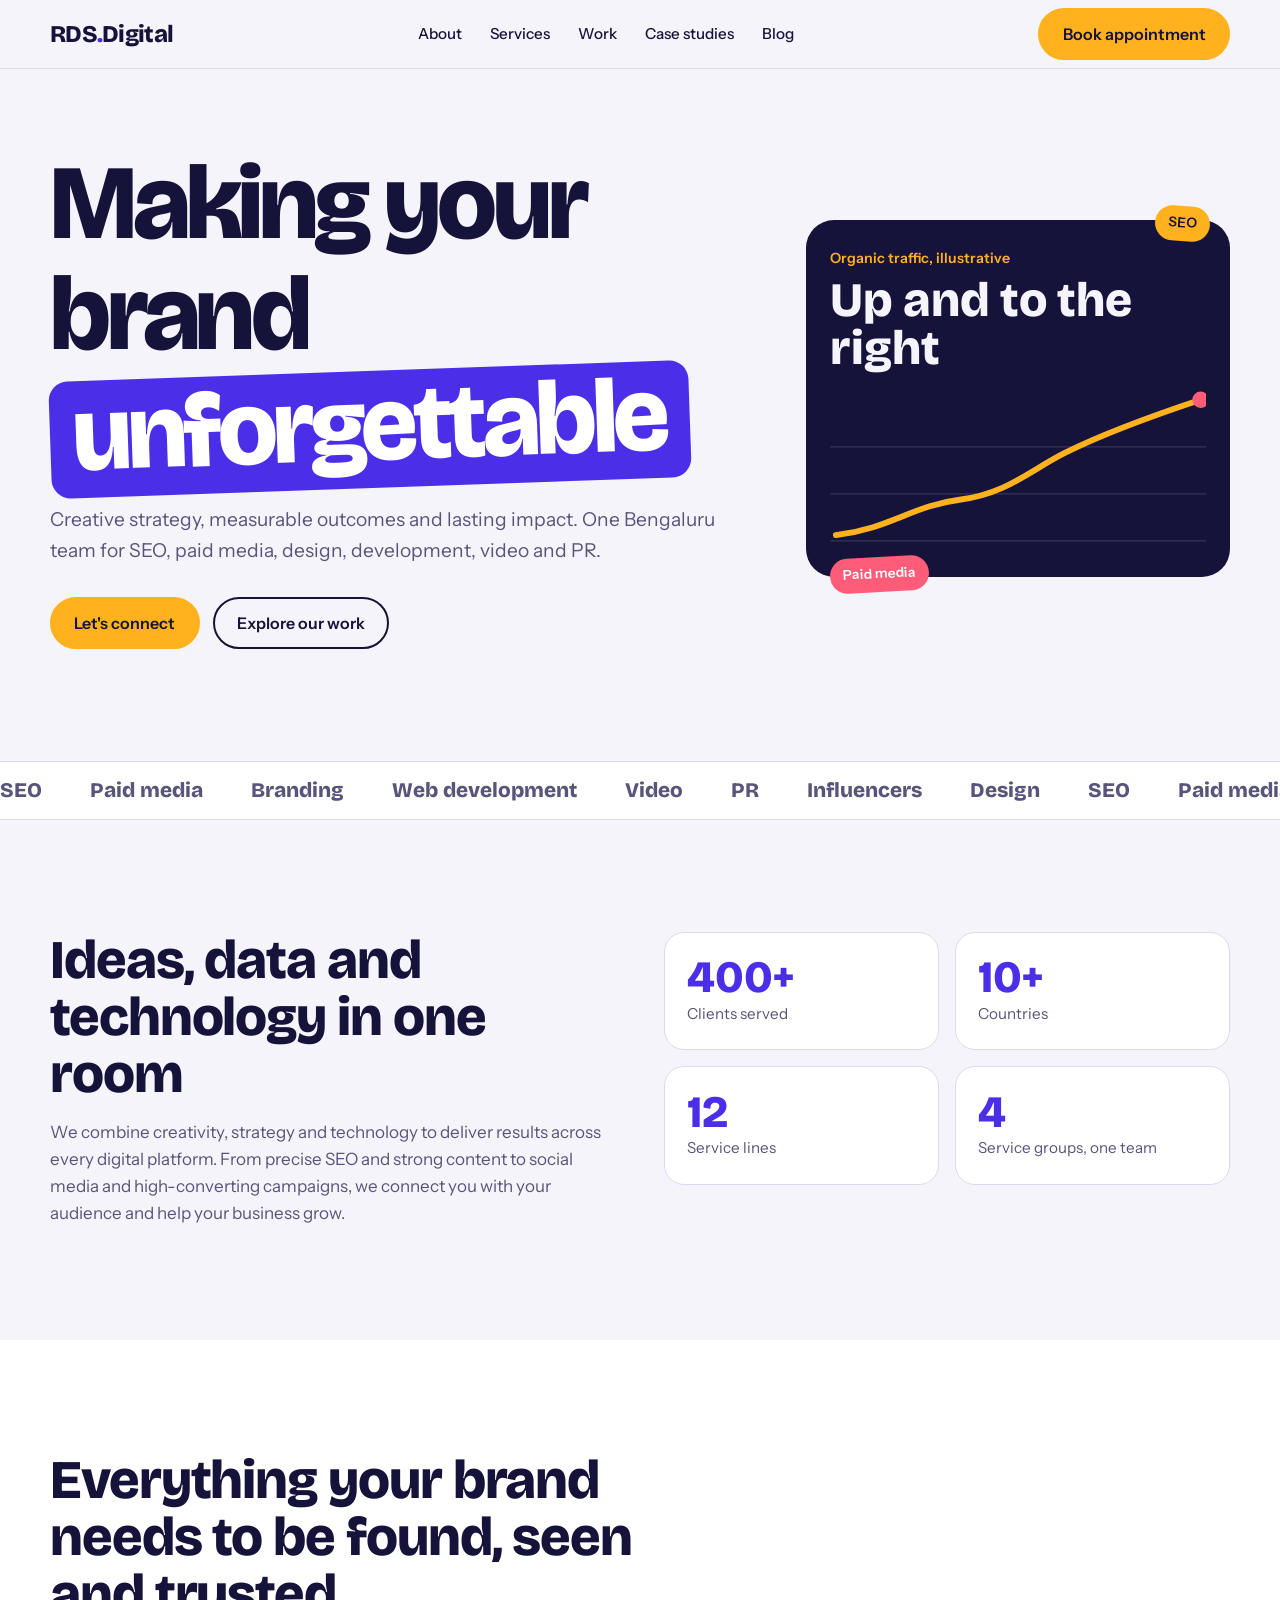
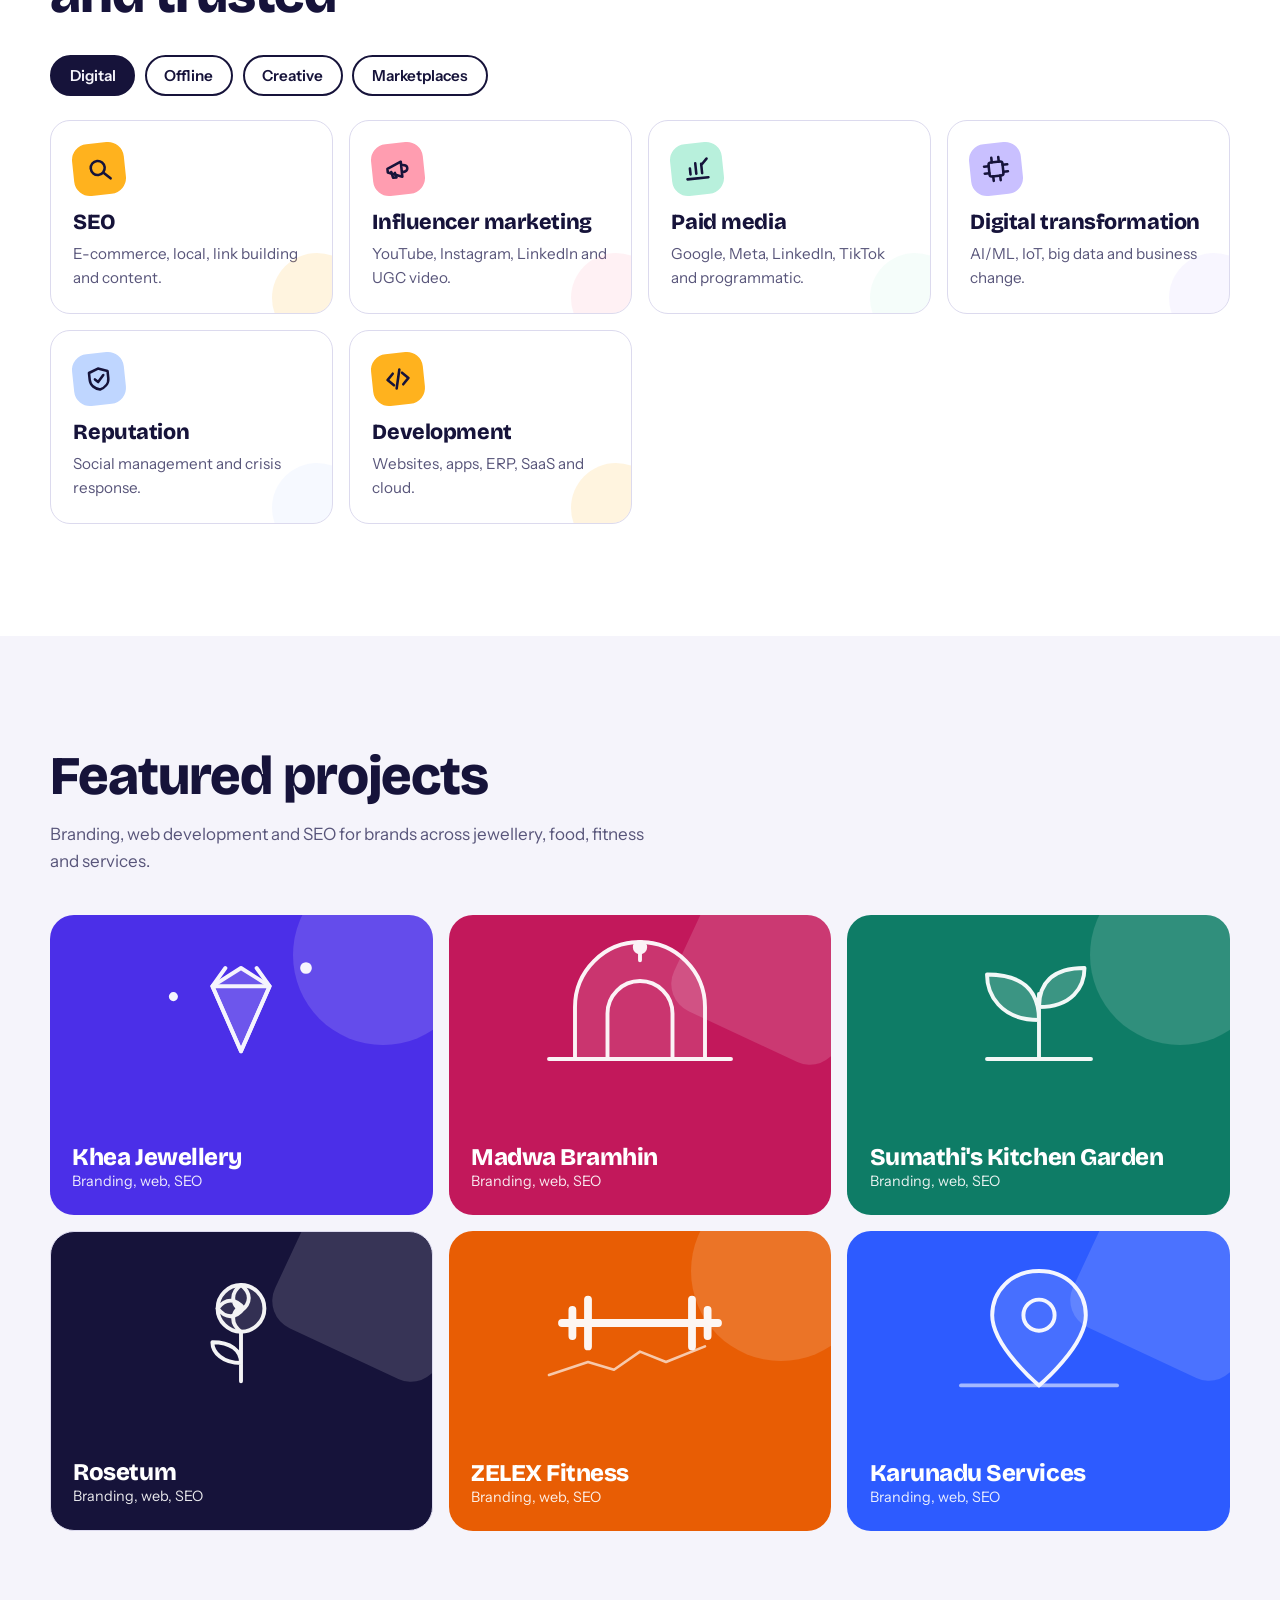
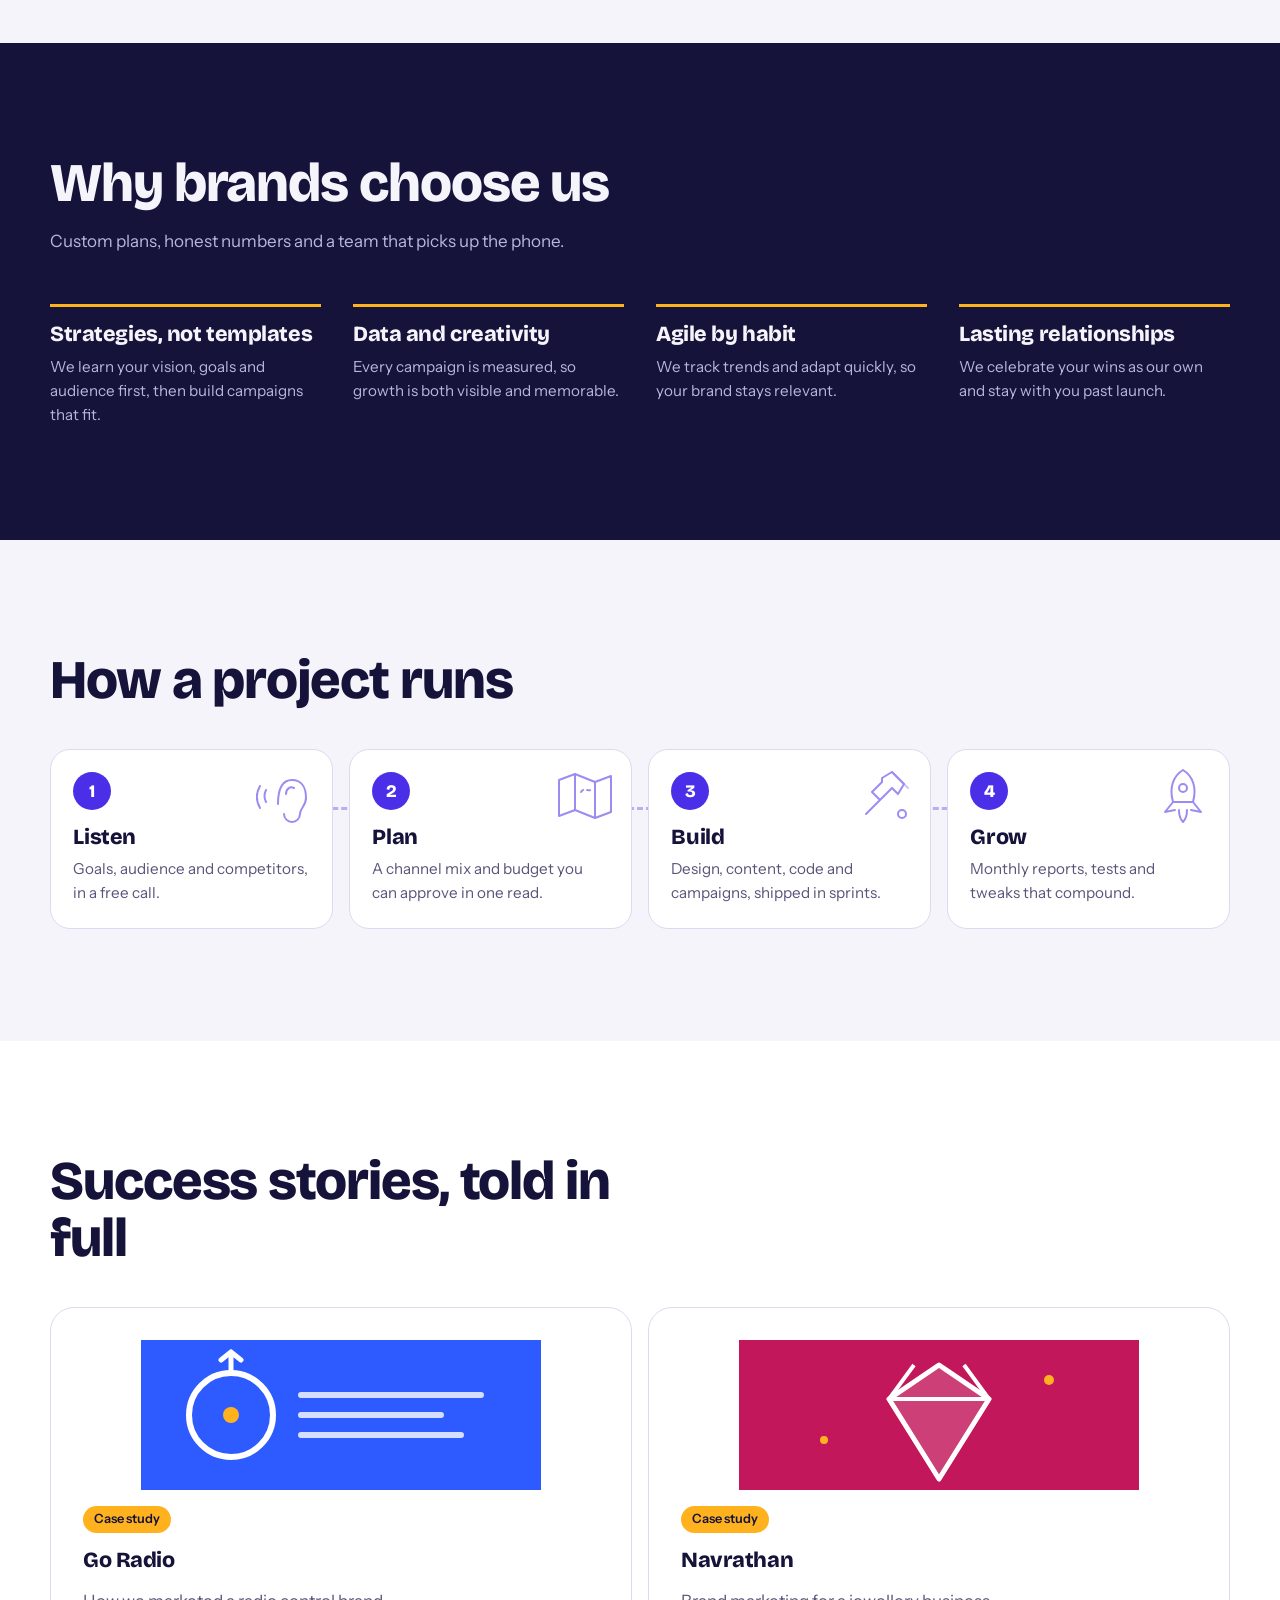
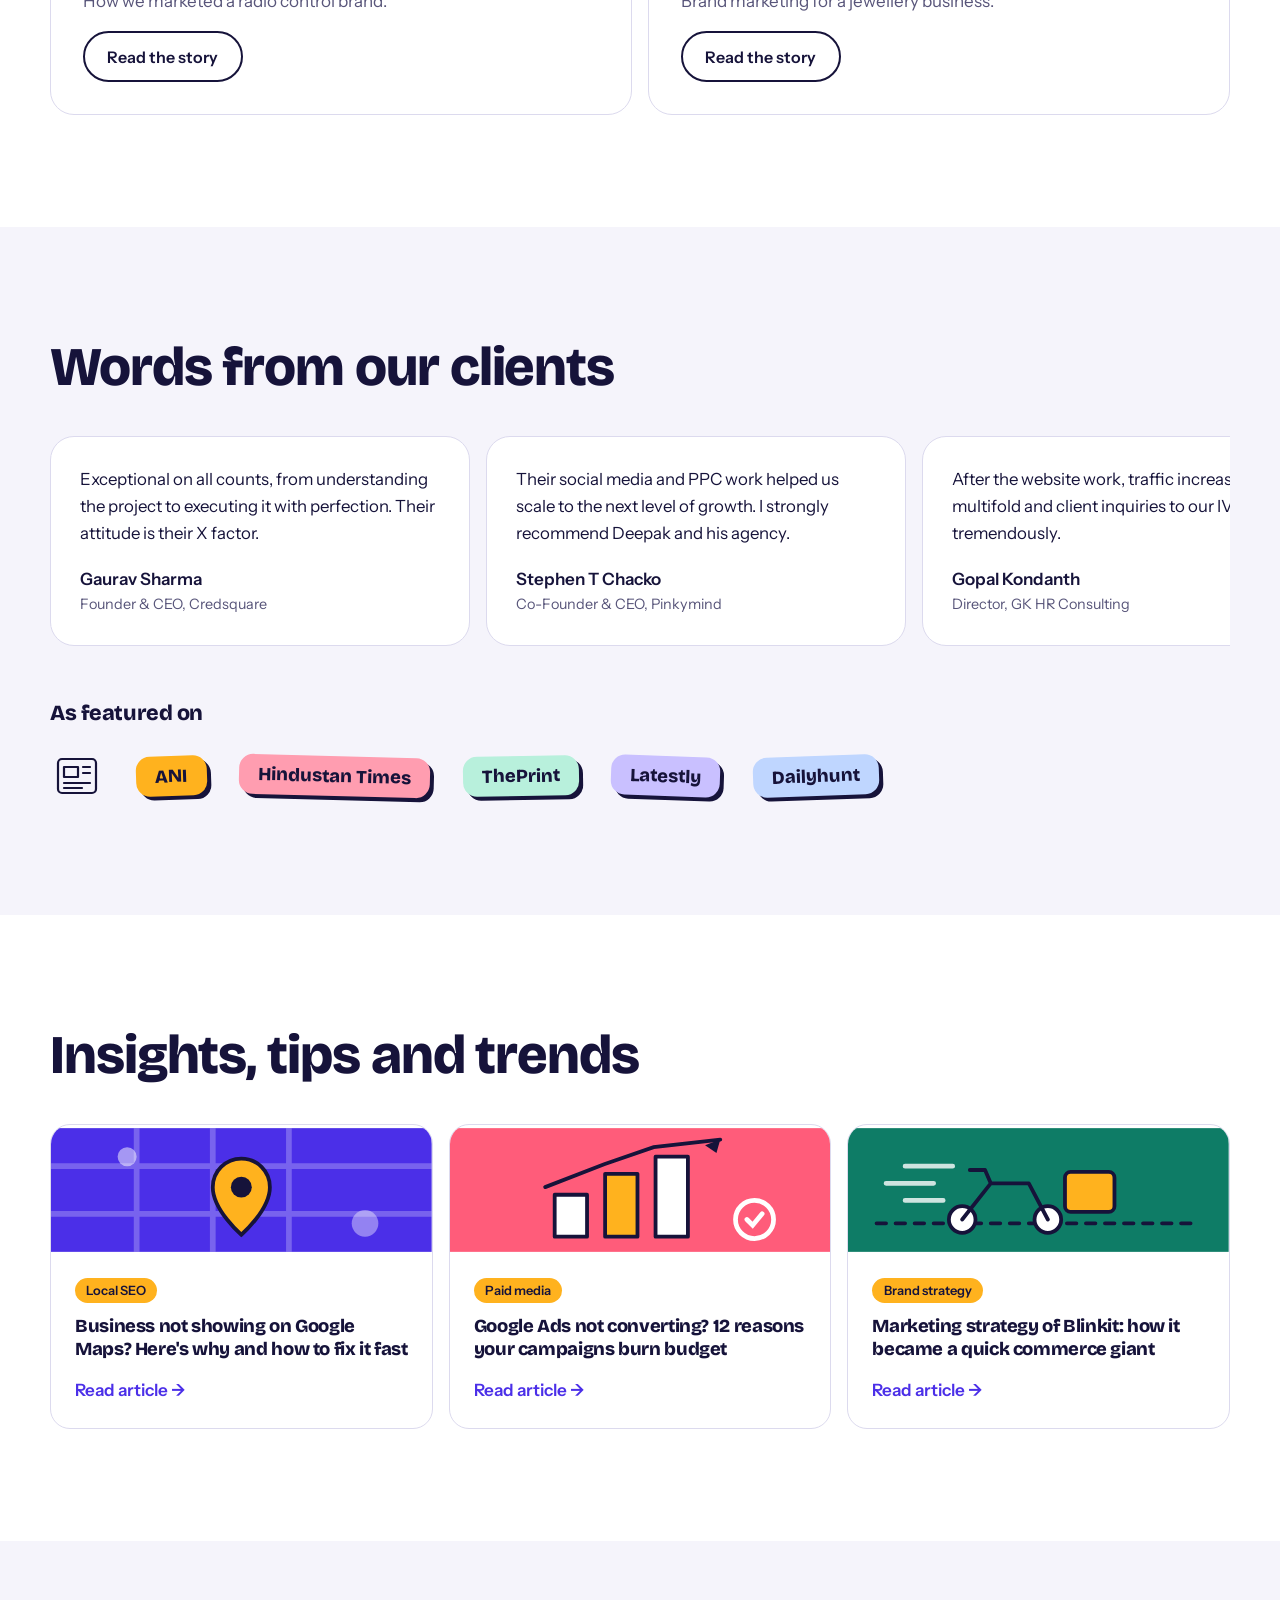
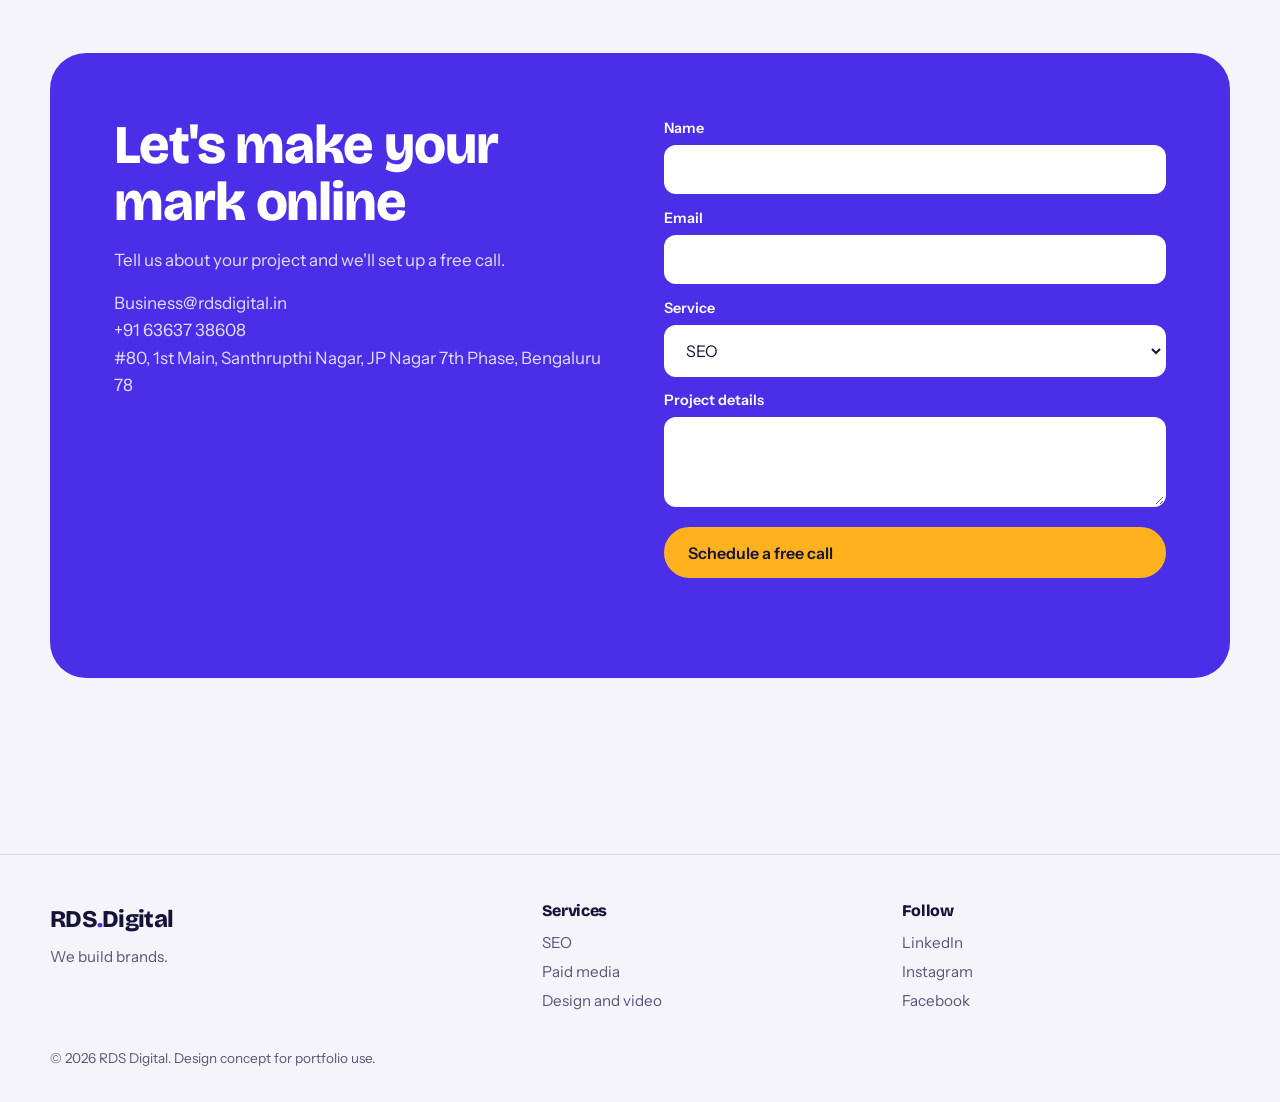
==== index.html @ a1238aab "Add files via upload" ====
<!DOCTYPE html>
<html lang="en">
<head>
<meta charset="utf-8">
<meta name="viewport" content="width=device-width, initial-scale=1, viewport-fit=cover">
<title>RDS Digital | Digital marketing agency in Bengaluru</title>
<meta name="description" content="RDS Digital builds brands through SEO, paid media, design, development, video and PR. Based in Bengaluru, working with 400+ clients in 10+ countries.">
<link rel="preconnect" href="https://fonts.googleapis.com">
<link rel="preconnect" href="https://fonts.gstatic.com" crossorigin>
<link href="https://fonts.googleapis.com/css2?family=Bricolage+Grotesque:opsz,wght@12..96,500;12..96,800&family=Instrument+Sans:wght@400;500;600&display=swap" rel="stylesheet">
<link rel="stylesheet" href="styles.css">
</head>
<body>

<header>
  <div class="wrap nav">
    <a class="logo" href="#top">RDS<i>.</i>Digital</a>
    <button class="menu-btn" aria-expanded="false" aria-controls="nav">Menu</button>
    <nav id="nav" aria-label="Main">
      <ul>
        <li><a href="#about">About</a></li>
        <li><a href="#services">Services</a></li>
        <li><a href="#work">Work</a></li>
        <li><a href="#cases">Case studies</a></li>
        <li><a href="#blog">Blog</a></li>
      </ul>
    </nav>
    <a class="btn primary cta" href="#contact">Book appointment</a>
  </div>
</header>

<main id="top">
<!-- 1. Hero -->
<section class="hero">
  <div class="wrap hero-grid">
    <div>
      <h1>
        <span class="reveal">Making your brand</span>
        <span class="reveal"><span class="word" style="display:inline-block">unforgettable</span></span>
      </h1>
      <p class="lead reveal">Creative strategy, measurable outcomes and lasting impact. One Bengaluru team for SEO, paid media, design, development, video and PR.</p>
      <div class="cta-row reveal">
        <a class="btn primary" href="#contact">Let's connect</a>
        <a class="btn ghost" href="#work">Explore our work</a>
      </div>
    </div>
    <div class="panel reveal" aria-label="Illustration of a growth chart">
      <span class="chip a">SEO</span>
      <small>Organic traffic, illustrative</small>
      <div class="big">Up and to the right</div>
      <svg viewBox="0 0 320 140" role="img" aria-label="Rising line chart">
        <path d="M0 130H320M0 90H320M0 50H320" stroke="#ffffff22"/>
        <path class="draw" d="M5 125 C50 120 70 100 110 95 S170 70 200 55 S270 25 315 10" fill="none" stroke="#FFB21E" stroke-width="5" stroke-linecap="round"/>
        <circle cx="315" cy="10" r="7" fill="#FF5C7A"/>
      </svg>
      <span class="chip b">Paid media</span>
    </div>
  </div>
</section>

<!-- 2. Ticker -->
<div class="ticker" aria-hidden="true"><div class="track" id="track"></div></div>

<!-- 3. About + stats -->
<section id="about">
  <div class="wrap about">
    <div>
      <h2>Ideas, data and technology in one room</h2>
      <p class="lead">We combine creativity, strategy and technology to deliver results across every digital platform. From precise SEO and strong content to social media and high-converting campaigns, we connect you with your audience and help your business grow.</p>
    </div>
    <div class="stats">
      <div class="stat"><b data-n="400" data-s="+">0</b><span>Clients served</span></div>
      <div class="stat"><b data-n="10" data-s="+">0</b><span>Countries</span></div>
      <div class="stat"><b data-n="12" data-s="">0</b><span>Service lines</span></div>
      <div class="stat"><b data-n="4" data-s="">0</b><span>Service groups, one team</span></div>
    </div>
  </div>
</section>

<!-- 4. Services -->
<section id="services" style="background:var(--surface)">
  <div class="wrap">
    <h2>Everything your brand needs to be found, seen and trusted</h2>
    <div class="tabs" role="tablist" aria-label="Service groups" id="tabs"></div>
    <div class="svc-grid" id="svc" role="tabpanel"></div>
  </div>
</section>

<!-- 5. Work -->
<section id="work">
  <div class="wrap">
    <h2>Featured projects</h2>
    <p class="lead">Branding, web development and SEO for brands across jewellery, food, fitness and services.</p>
    <div class="work-grid">
      <article class="tile t1"><svg viewBox="0 0 200 120" aria-hidden="true" fill="none" stroke="#fff" stroke-width="3" stroke-linecap="round" stroke-linejoin="round"><path d="M100 30l22 14-22 50-22-50z" fill="#ffffff33"/><path d="M78 44h44M88 30l-10 14 22 50M112 30l10 14-22 50"/><circle cx="150" cy="30" r="3" fill="#fff"/><circle cx="48" cy="52" r="2" fill="#fff"/></svg><h3>Khea Jewellery</h3><p>Branding, web, SEO</p></article>
      <article class="tile t2"><svg viewBox="0 0 200 120" aria-hidden="true" fill="none" stroke="#fff" stroke-width="3" stroke-linecap="round" stroke-linejoin="round"><path d="M50 100V60a50 50 0 0 1 100 0v40z" fill="#ffffff22"/><path d="M75 100V65a25 25 0 0 1 50 0v35M100 14v10M30 100h140"/><circle cx="100" cy="14" r="4" fill="#fff"/></svg><h3>Madwa Bramhin</h3><p>Branding, web, SEO</p></article>
      <article class="tile t3"><svg viewBox="0 0 200 120" aria-hidden="true" fill="none" stroke="#fff" stroke-width="3" stroke-linecap="round" stroke-linejoin="round"><path d="M100 100V50M100 70c-30 0-40-20-40-35 30 0 40 15 40 35zM100 60c25 0 35-15 35-30-25 0-35 12-35 30z" fill="#ffffff33"/><path d="M60 100h80"/></svg><h3>Sumathi's Kitchen Garden</h3><p>Branding, web, SEO</p></article>
      <article class="tile t4"><svg viewBox="0 0 200 120" aria-hidden="true" fill="none" stroke="#fff" stroke-width="3" stroke-linecap="round" stroke-linejoin="round"><circle cx="100" cy="48" r="18" fill="#ffffff22"/><path d="M100 30c-8 6-8 14 0 20 8-6 8-14 0-20zM82 48c6-8 14-8 20 0-6 8-14 8-20 0zM100 66c-8-6-8-14 0-20M100 66v38M100 90c-14 0-22-8-22-16 14 0 22 6 22 16z"/></svg><h3>Rosetum</h3><p>Branding, web, SEO</p></article>
      <article class="tile t5"><svg viewBox="0 0 200 120" aria-hidden="true" fill="none" stroke="#fff" stroke-width="3" stroke-linecap="round" stroke-linejoin="round"><path d="M40 60h20M140 60h20M60 42v36M140 42v36M60 60h80" stroke-width="6"/><path d="M48 50v20M152 50v20" stroke-width="6"/><path d="M30 100l30-10 20 6 20-14 20 8 30-12" stroke-width="2" opacity=".7"/></svg><h3>ZELEX Fitness</h3><p>Branding, web, SEO</p></article>
      <article class="tile t6"><svg viewBox="0 0 200 120" aria-hidden="true" fill="none" stroke="#fff" stroke-width="3" stroke-linecap="round" stroke-linejoin="round"><path d="M100 20c-22 0-36 16-36 34 0 24 36 54 36 54s36-30 36-54c0-18-14-34-36-34z" fill="#ffffff22"/><circle cx="100" cy="54" r="12"/><path d="M40 108h120" opacity=".6"/></svg><h3>Karunadu Services</h3><p>Branding, web, SEO</p></article>
    </div>
  </div>
</section>

<!-- 6. Why us -->
<section class="why">
  <div class="wrap">
    <h2>Why brands choose us</h2>
    <p class="lead">Custom plans, honest numbers and a team that picks up the phone.</p>
    <div class="why-grid">
      <div><h3>Strategies, not templates</h3><p>We learn your vision, goals and audience first, then build campaigns that fit.</p></div>
      <div><h3>Data and creativity</h3><p>Every campaign is measured, so growth is both visible and memorable.</p></div>
      <div><h3>Agile by habit</h3><p>We track trends and adapt quickly, so your brand stays relevant.</p></div>
      <div><h3>Lasting relationships</h3><p>We celebrate your wins as our own and stay with you past launch.</p></div>
    </div>
  </div>
</section>

<!-- 7. Process -->
<section>
  <div class="wrap">
    <h2>How a project runs</h2>
    <div class="steps">
      <div class="step"><svg viewBox="0 0 64 64" aria-hidden="true"><path d="M24 40c0-14 4-24 14-24s14 8 14 18c0 8-6 10-6 16a8 8 0 01-16 0"/><path d="M32 30c0-5 4-8 8-6M12 26c-2 4-2 8 0 12M6 22c-4 7-4 15 0 22"/></svg><h3>Listen</h3><p>Goals, audience and competitors, in a free call.</p></div>
      <div class="step"><svg viewBox="0 0 64 64" aria-hidden="true"><path d="M6 16l16-6 20 8 16-6v36l-16 6-20-8-16 6z"/><path d="M22 10v36M42 18v36"/><path d="M28 28c4-6 8 2 12-4" stroke-dasharray="3 4"/></svg><h3>Plan</h3><p>A channel mix and budget you can approve in one read.</p></div>
      <div class="step"><svg viewBox="0 0 64 64" aria-hidden="true"><path d="M14 50l20-20M30 14l10-6 12 12-6 10-6-6-12 12-8-8 10-10z"/><path d="M40 8l16 16" opacity=".5"/><circle cx="50" cy="50" r="4"/></svg><h3>Build</h3><p>Design, content, code and campaigns, shipped in sprints.</p></div>
      <div class="step"><svg viewBox="0 0 64 64" aria-hidden="true"><path d="M32 6c10 6 14 18 10 32H22C18 24 22 12 32 6z"/><circle cx="32" cy="24" r="4"/><path d="M22 38l-8 10 10-2M42 38l8 10-10-2M28 46c0 6 2 10 4 12 2-2 4-6 4-12"/></svg><h3>Grow</h3><p>Monthly reports, tests and tweaks that compound.</p></div>
    </div>
  </div>
</section>

<!-- 8. Case studies -->
<section id="cases" style="background:var(--surface)">
  <div class="wrap">
    <h2>Success stories, told in full</h2>
    <div class="cases">
      <article class="case"><svg class="banner" viewBox="0 0 400 150" aria-hidden="true"><rect width="400" height="150" fill="#2D5BFF"/><circle cx="90" cy="75" r="42" fill="none" stroke="#fff" stroke-width="6"/><circle cx="90" cy="75" r="8" fill="#FFB21E"/><path d="M160 55h180M160 75h140M160 95h160" stroke="#fff" stroke-width="6" stroke-linecap="round" opacity=".8"/><path d="M90 33V12M90 12l-10 8M90 12l10 8" stroke="#fff" stroke-width="5" stroke-linecap="round"/></svg><span class="tag">Case study</span><h3>Go Radio</h3><p class="lead" style="margin:0">How we marketed a radio control brand.</p><a class="btn ghost" href="https://rdsdigital.in/case-studies/go-radio-control-marketing/">Read the story</a></article>
      <article class="case"><svg class="banner" viewBox="0 0 400 150" aria-hidden="true"><rect width="400" height="150" fill="#C2185B"/><path d="M200 25l50 34-50 80-50-80z" fill="#ffffff2b" stroke="#fff" stroke-width="5" stroke-linejoin="round"/><path d="M150 59h100M175 25l-25 34 50 80M225 25l25 34-50 80" stroke="#fff" stroke-width="4" fill="none"/><circle cx="310" cy="40" r="5" fill="#FFB21E"/><circle cx="85" cy="100" r="4" fill="#FFB21E"/></svg><span class="tag">Case study</span><h3>Navrathan</h3><p class="lead" style="margin:0">Brand marketing for a jewellery business.</p><a class="btn ghost" href="https://rdsdigital.in/case-studies/navrathan-brand-marketing/">Read the story</a></article>
    </div>
  </div>
</section>

<!-- 9. Testimonials + press -->
<section>
  <div class="wrap">
    <h2>Words from our clients</h2>
    <div class="quotes" tabindex="0" aria-label="Client testimonials, scroll horizontally">
      <figure class="quote" style="margin:0"><p>Exceptional on all counts, from understanding the project to executing it with perfection. Their attitude is their X factor.</p><footer>Gaurav Sharma<span>Founder &amp; CEO, Credsquare</span></footer></figure>
      <figure class="quote" style="margin:0"><p>Their social media and PPC work helped us scale to the next level of growth. I strongly recommend Deepak and his agency.</p><footer>Stephen T Chacko<span>Co-Founder &amp; CEO, Pinkymind</span></footer></figure>
      <figure class="quote" style="margin:0"><p>After the website work, traffic increased multifold and client inquiries to our IVR rose tremendously.</p><footer>Gopal Kondanth<span>Director, GK HR Consulting</span></footer></figure>
      <figure class="quote" style="margin:0"><p>Their SEO and SEM team exceeded our expectations and played a pivotal role in our digital marketing success.</p><footer>Rekha Mallan<span>VP Growth &amp; Strategy, Aris Unitern</span></footer></figure>
    </div>
    <h3 style="margin-top:2.5rem">As featured on</h3>
    <div class="press"><svg viewBox="0 0 54 54" aria-hidden="true"><rect x="8" y="10" width="38" height="34" rx="4"/><path d="M14 18h14v10H14zM33 18h7M33 24h7M14 34h26M14 39h18"/></svg><span>ANI</span><span>Hindustan Times</span><span>ThePrint</span><span>Latestly</span><span>Dailyhunt</span></div>
  </div>
</section>

<!-- 10. Blog -->
<section id="blog" style="background:var(--surface)">
  <div class="wrap">
    <h2>Insights, tips and trends</h2>
    <div class="blogs">
      <a class="blog" href="https://rdsdigital.in/business-not-showing-on-google-maps/"><svg class="art" viewBox="0 0 400 130" aria-hidden="true"><rect width="400" height="130" fill="#4B2FE8"/><path d="M0 90h400M0 40h400M90 0v130M250 0v130M170 0v130" stroke="#fff" stroke-opacity=".25" stroke-width="6"/><path d="M200 112s-30-26-30-50a30 30 0 0160 0c0 24-30 50-30 50z" fill="#FFB21E" stroke="#16133A" stroke-width="4"/><circle cx="200" cy="62" r="11" fill="#16133A"/><circle cx="80" cy="30" r="10" fill="#fff" fill-opacity=".5"/><circle cx="330" cy="100" r="14" fill="#fff" fill-opacity=".4"/></svg><div class="body"><span class="chip2">Local SEO</span><h3>Business not showing on Google Maps? Here's why and how to fix it fast</h3><span class="go">Read article &rarr;</span></div></a>
      <a class="blog" href="https://rdsdigital.in/google-ads-not-converting/"><svg class="art" viewBox="0 0 400 130" aria-hidden="true"><rect width="400" height="130" fill="#FF5C7A"/><g stroke="#16133A" stroke-width="4" stroke-linejoin="round"><rect x="110" y="70" width="34" height="44" fill="#fff"/><rect x="163" y="48" width="34" height="66" fill="#FFB21E"/><rect x="216" y="30" width="34" height="84" fill="#fff"/></g><path d="M100 62l62-24 52-18 70-8" fill="none" stroke="#16133A" stroke-width="4" stroke-linecap="round"/><path d="M284 12l-4 14-12-8z" fill="#16133A"/><circle cx="320" cy="96" r="20" fill="none" stroke="#fff" stroke-width="5"/><path d="M312 96l6 6 10-12" fill="none" stroke="#fff" stroke-width="5" stroke-linecap="round"/></svg><div class="body"><span class="chip2">Paid media</span><h3>Google Ads not converting? 12 reasons your campaigns burn budget</h3><span class="go">Read article &rarr;</span></div></a>
      <a class="blog" href="https://rdsdigital.in/how-blinkit-became-a-quick-commerce-giant/"><svg class="art" viewBox="0 0 400 130" aria-hidden="true"><rect width="400" height="130" fill="#0E7C66"/><path d="M30 100h340" stroke="#16133A" stroke-width="4" stroke-dasharray="10 10" stroke-linecap="round"/><circle cx="120" cy="96" r="14" fill="#fff" stroke="#16133A" stroke-width="4"/><circle cx="210" cy="96" r="14" fill="#fff" stroke="#16133A" stroke-width="4"/><path d="M120 96l30-38h40l20 38M150 58l-6-14h-16" fill="none" stroke="#16133A" stroke-width="4" stroke-linecap="round" stroke-linejoin="round"/><rect x="228" y="46" width="52" height="42" rx="6" fill="#FFB21E" stroke="#16133A" stroke-width="4"/><path d="M60 40h50M40 58h50M60 76h40" stroke="#fff" stroke-width="5" stroke-linecap="round" opacity=".8"/></svg><div class="body"><span class="chip2">Brand strategy</span><h3>Marketing strategy of Blinkit: how it became a quick commerce giant</h3><span class="go">Read article &rarr;</span></div></a>
    </div>
  </div>
</section>

<!-- 11. Contact -->
<section id="contact">
  <div class="wrap contact">
    <div>
      <h2>Let's make your mark online</h2>
      <p class="lead">Tell us about your project and we'll set up a free call.</p>
      <p class="lead">Business@rdsdigital.in<br>+91 63637 38608<br>#80, 1st Main, Santhrupthi Nagar, JP Nagar 7th Phase, Bengaluru 78</p>
    </div>
    <form id="form" novalidate>
      <label>Name<input name="name" required autocomplete="name"></label>
      <label>Email<input name="email" type="email" required autocomplete="email"></label>
      <label>Service
        <select name="service"><option>SEO</option><option>Paid media</option><option>Design</option><option>Development</option><option>Video production</option><option>PR and events</option></select>
      </label>
      <label>Project details<textarea name="details"></textarea></label>
      <button class="btn primary" type="submit">Schedule a free call</button>
      <p id="msg" role="status"></p>
    </form>
  </div>
</section>
</main>

<footer class="site">
  <div class="wrap f-grid">
    <div><a class="logo" href="#top" style="color:var(--ink)">RDS<i>.</i>Digital</a><p style="margin-top:.6rem">We build brands.</p></div>
    <div><h3>Services</h3><a href="#services">SEO</a><a href="#services">Paid media</a><a href="#services">Design and video</a></div>
    <div><h3>Follow</h3><a href="https://www.linkedin.com/company/rdsdigital/">LinkedIn</a><a href="https://www.instagram.com/rds.digital/">Instagram</a><a href="https://www.facebook.com/rdsdigitalofficial/">Facebook</a></div>
  </div>
  <div class="wrap" style="margin-top:2rem;color:var(--muted);font-size:.85rem">&copy; 2026 RDS Digital. Design concept for portfolio use.</div>
</footer>

<script src="script.js" defer></script>
</body>
</html>
---- styles.css ----
/* RDS Digital homepage styles
   Sections: tokens, header, hero, ticker, about, services, work, why, process,
   cases, testimonials, press, blog, contact, footer, reduced-motion */
:root{
  box-sizing:border-box;padding-top:env(safe-area-inset-top,0px);padding-bottom:env(safe-area-inset-bottom,0px);
  --bg:#F5F4FB;--surface:#fff;--ink:#16133A;--muted:#58557A;--line:#DCDAEE;
  --violet:#4B2FE8;--marigold:#FFB21E;--rose:#FF5C7A;--on-violet:#fff;
  --head:"Bricolage Grotesque","Trebuchet MS",sans-serif;--body:"Instrument Sans",system-ui,sans-serif;
}
@media (prefers-color-scheme:dark){:root:not([data-theme="light"]){--bg:#0F0D26;--surface:#1A1740;--ink:#F1F0FF;--muted:#A9A6CF;--line:#2E2A63;--violet:#8D78FF}}
:root[data-theme="dark"]{--bg:#0F0D26;--surface:#1A1740;--ink:#F1F0FF;--muted:#A9A6CF;--line:#2E2A63;--violet:#8D78FF}
*,*::before,*::after{box-sizing:inherit}
html{scroll-behavior:smooth;scroll-padding-top:calc(env(safe-area-inset-top,0px) + 72px)}
body{margin:0;background:var(--bg);color:var(--ink);font:400 1.0625rem/1.6 var(--body);-webkit-font-smoothing:antialiased}
h1,h2,h3{font-family:var(--head);line-height:1.05;margin:0;letter-spacing:-.02em}
h2{font-size:clamp(2rem,5vw,3.4rem);font-weight:800;max-width:18ch}
h3{font-size:1.35rem;font-weight:800}
p{margin:0}
a{color:inherit}
:focus-visible{outline:3px solid var(--marigold);outline-offset:3px;border-radius:4px}
.wrap{width:min(1180px,100% - 2.5rem);margin-inline:auto}
section{padding:clamp(3.5rem,9vw,7rem) 0}
.lead{color:var(--muted);max-width:56ch;margin-top:1rem}
.btn{display:inline-flex;align-items:center;gap:.5rem;padding:.85rem 1.4rem;border-radius:999px;font-weight:600;text-decoration:none;border:2px solid var(--ink);cursor:pointer;font:600 1rem var(--body);transition:transform .15s}
.btn:hover{transform:translateY(-2px)}
.btn.primary{background:var(--marigold);color:#16133A;border-color:var(--marigold)}
.btn.ghost{background:transparent;color:var(--ink)}

/* header */
header{position:sticky;top:env(safe-area-inset-top,0px);z-index:20;background:color-mix(in srgb,var(--bg) 88%,transparent);backdrop-filter:blur(10px);border-bottom:1px solid var(--line)}
.nav{display:flex;align-items:center;justify-content:space-between;height:68px}
.logo{font:800 1.5rem var(--head);text-decoration:none;letter-spacing:-.03em}
.logo i{font-style:normal;color:var(--violet)}
nav ul{display:flex;gap:1.75rem;list-style:none;margin:0;padding:0}
nav a{text-decoration:none;font-weight:500;font-size:.95rem}
nav a:hover{color:var(--violet)}
.menu-btn{display:none;background:none;border:2px solid var(--ink);color:var(--ink);border-radius:10px;padding:.4rem .7rem;font:600 .9rem var(--body)}
@media(max-width:860px){
  .menu-btn{display:block}
  nav{position:absolute;inset:68px 0 auto;background:var(--bg);border-bottom:1px solid var(--line);display:none;padding:1rem 1.25rem 1.5rem}
  nav.open{display:block}
  nav ul{flex-direction:column;gap:1rem}
  .nav .btn.cta{display:none}
}

/* hero */
.hero{padding-top:clamp(2.5rem,7vw,5rem);overflow:hidden}
.hero-grid{display:grid;grid-template-columns:1.25fr .75fr;gap:3rem;align-items:center}
.hero h1{font-size:clamp(2.8rem,8.5vw,6.6rem);font-weight:800;letter-spacing:-.04em}
.hero h1 span{display:block}
.word{display:inline-block;background:var(--violet);color:var(--on-violet);padding:0 .22em .06em;border-radius:.18em;transform:rotate(-2deg)}
.hero .lead{font-size:1.2rem}
.cta-row{display:flex;flex-wrap:wrap;gap:.8rem;margin-top:2rem}
.reveal{opacity:0;transform:translateY(24px);animation:up .8s cubic-bezier(.2,.7,.2,1) forwards}
.reveal:nth-child(2){animation-delay:.12s}.reveal:nth-child(3){animation-delay:.24s}.reveal:nth-child(4){animation-delay:.36s}
@keyframes up{to{opacity:1;transform:none}}
.panel{background:var(--ink);color:var(--bg);border-radius:28px;padding:1.5rem;position:relative}
.panel small{color:var(--marigold);font-weight:600}
.panel .big{font:800 3rem var(--head);line-height:1;margin:.3rem 0 1rem}
.panel svg{width:100%;height:auto;display:block}
.draw{stroke-dasharray:420;stroke-dashoffset:420;animation:draw 2s .5s ease-out forwards}
@keyframes draw{to{stroke-dashoffset:0}}
.chip{position:absolute;background:var(--marigold);color:#16133A;font-weight:600;font-size:.85rem;padding:.4rem .8rem;border-radius:999px}
.chip.a{top:-14px;right:20px;transform:rotate(4deg)}
.chip.b{bottom:-14px;left:24px;background:var(--rose);color:#fff;transform:rotate(-3deg)}
@media(max-width:860px){.hero-grid{grid-template-columns:1fr}}

/* marquee */
.ticker{border-block:1px solid var(--line);overflow:hidden;padding:1rem 0;background:var(--surface)}
.track{display:flex;gap:3rem;width:max-content;animation:slide 40s linear infinite}
.track span{font:800 1.3rem var(--head);color:var(--muted);white-space:nowrap}
@keyframes slide{to{transform:translateX(-50%)}}

/* about */
.about{display:grid;grid-template-columns:1fr 1fr;gap:3rem;align-items:start}
.stats{display:grid;grid-template-columns:1fr 1fr;gap:1rem}
.stat{background:var(--surface);border:1px solid var(--line);border-radius:20px;padding:1.4rem}
.stat b{font:800 2.8rem var(--head);display:block;line-height:1;color:var(--violet)}
.stat span{color:var(--muted);font-size:.95rem}
@media(max-width:860px){.about{grid-template-columns:1fr}}

/* services */
.tabs{display:flex;flex-wrap:wrap;gap:.6rem;margin:2rem 0 1.5rem}
.tab{border:2px solid var(--ink);background:transparent;color:var(--ink);border-radius:999px;padding:.55rem 1.1rem;font:600 .95rem var(--body);cursor:pointer}
.tab[aria-selected="true"]{background:var(--ink);color:var(--bg)}
.svc-grid{display:grid;grid-template-columns:repeat(auto-fill,minmax(250px,1fr));gap:1rem}
.svc{background:var(--surface);border:1px solid var(--line);border-radius:20px;padding:1.4rem;animation:pop .35s ease}
.svc p{color:var(--muted);font-size:.95rem;margin-top:.5rem}
.svc .dot{width:14px;height:14px;border-radius:50%;background:var(--marigold);margin-bottom:1rem}
@keyframes pop{from{opacity:0;transform:scale(.97)}}

/* work */
.work-grid{display:grid;grid-template-columns:repeat(3,1fr);gap:1rem;margin-top:2.5rem}
.tile{border-radius:24px;min-height:260px;padding:1.4rem;display:flex;flex-direction:column;justify-content:flex-end;color:#fff;position:relative;overflow:hidden;transition:transform .25s}
.tile:hover{transform:translateY(-6px)}
.tile::before{content:"";position:absolute;width:180px;height:180px;border-radius:50%;background:rgba(255,255,255,.14);top:-50px;right:-40px}
.tile:nth-child(even)::before{border-radius:30px;transform:rotate(25deg)}
.tile h3{font-size:1.5rem}.tile p{font-size:.9rem;opacity:.9}
.tile svg{position:absolute;top:14px;left:50%;width:78%;max-width:260px;transform:translateX(-50%);height:auto;opacity:.95}
.tile{min-height:300px}
.case .banner{width:100%;height:150px;border-radius:16px;display:block}
.t1{background:#4B2FE8}.t2{background:#C2185B}.t3{background:#0E7C66}.t4{background:#16133A;border:1px solid var(--line)}.t5{background:#E85D04}.t6{background:#2D5BFF}
@media(max-width:900px){.work-grid{grid-template-columns:1fr 1fr}}
@media(max-width:560px){.work-grid{grid-template-columns:1fr}}

/* why + process */
.why{background:var(--ink);color:var(--bg)}
.why .lead{color:#B9B6DE}
.why-grid{display:grid;grid-template-columns:repeat(4,1fr);gap:2rem;margin-top:3rem}
.why-grid div{border-top:3px solid var(--marigold);padding-top:1rem}
.why-grid p{color:#B9B6DE;font-size:.95rem;margin-top:.6rem}
@media(max-width:900px){.why-grid{grid-template-columns:1fr 1fr}}
@media(max-width:560px){.why-grid{grid-template-columns:1fr}}
.steps{display:grid;grid-template-columns:repeat(4,1fr);gap:1rem;margin-top:2.5rem;counter-reset:s}
.step{counter-increment:s;background:var(--surface);border:1px solid var(--line);border-radius:20px;padding:1.4rem}
.step::before{content:counter(s);display:grid;place-items:center;width:38px;height:38px;border-radius:50%;background:var(--violet);color:var(--on-violet);font:800 1.1rem var(--head);margin-bottom:1rem}
.step p{color:var(--muted);font-size:.95rem;margin-top:.5rem}
@media(max-width:900px){.steps{grid-template-columns:1fr 1fr}}
@media(max-width:560px){.steps{grid-template-columns:1fr}}

/* cases */
.cases{display:grid;grid-template-columns:1fr 1fr;gap:1rem;margin-top:2.5rem}
.case{background:var(--surface);border:1px solid var(--line);border-radius:24px;padding:2rem;display:flex;flex-direction:column;gap:1rem;align-items:flex-start}
.case .tag{background:var(--marigold);color:#16133A;font-weight:600;font-size:.8rem;padding:.2rem .7rem;border-radius:999px}
@media(max-width:760px){.cases{grid-template-columns:1fr}}

/* testimonials */
.quotes{display:flex;gap:1rem;overflow-x:auto;scroll-snap-type:x mandatory;padding:2.5rem 0 1rem;-webkit-overflow-scrolling:touch}
.quote{flex:0 0 min(420px,85%);scroll-snap-align:start;background:var(--surface);border:1px solid var(--line);border-radius:24px;padding:1.8rem}
.quote p{font-size:1.05rem}
.quote footer{all:unset;display:block;margin-top:1.2rem;font-weight:600}
.quote footer span{display:block;color:var(--muted);font-weight:400;font-size:.9rem}

/* press + blog */
.press{display:flex;flex-wrap:wrap;gap:.8rem 2rem;margin-top:1.5rem;font:800 1.3rem var(--head);color:var(--muted)}
.blogs{display:grid;grid-template-columns:repeat(3,1fr);gap:1rem;margin-top:2.5rem}
.blog{background:var(--surface);border:1px solid var(--line);border-radius:20px;padding:1.5rem;text-decoration:none;display:block;transition:border-color .2s}
.blog:hover{border-color:var(--violet)}
.blog h3{font-size:1.15rem;line-height:1.25}
@media(max-width:860px){.blogs{grid-template-columns:1fr}}

/* contact */
.contact{background:var(--violet);color:var(--on-violet);border-radius:36px;padding:clamp(1.8rem,5vw,4rem);display:grid;grid-template-columns:1fr 1fr;gap:3rem}
.contact .lead{color:#E3DEFF}
form{display:grid;gap:.8rem}
label{font-weight:600;font-size:.9rem}
input,select,textarea{width:100%;margin-top:.3rem;padding:.8rem 1rem;border-radius:12px;border:2px solid transparent;font:400 1rem var(--body);background:#fff;color:#16133A}
textarea{min-height:90px;resize:vertical}
#msg{min-height:1.4rem;font-weight:600;color:var(--marigold)}
@media(max-width:860px){.contact{grid-template-columns:1fr}}
footer.site{padding:3rem 0 2rem;border-top:1px solid var(--line);margin-top:4rem}
.f-grid{display:grid;grid-template-columns:1.4fr 1fr 1fr;gap:2rem;color:var(--muted);font-size:.95rem}
.f-grid h3{font-size:1rem;color:var(--ink);margin-bottom:.6rem}
.f-grid a{display:block;text-decoration:none;padding:.15rem 0}
@media(max-width:700px){.f-grid{grid-template-columns:1fr}}


/* service icons */
.ico{width:52px;height:52px;border-radius:16px;display:grid;place-items:center;margin-bottom:1rem;transform:rotate(-6deg);transition:transform .25s}
.svc:hover .ico{transform:rotate(6deg) scale(1.08)}
.ico svg{width:28px;height:28px;fill:none;stroke:#16133A;stroke-width:2.2;stroke-linecap:round;stroke-linejoin:round}
.svc{position:relative;overflow:hidden}
.svc::after{content:"";position:absolute;right:-30px;bottom:-30px;width:90px;height:90px;border-radius:50%;background:var(--c,#FFB21E);opacity:.14}
/* process */
.steps{position:relative}
.steps::before{content:"";position:absolute;top:58px;left:8%;right:8%;border-top:3px dashed var(--violet);opacity:.35}
.step{position:relative;overflow:hidden}
.step svg{position:absolute;top:14px;right:14px;width:64px;height:64px;fill:none;stroke:var(--violet);stroke-width:2;stroke-linecap:round;stroke-linejoin:round;opacity:.55}
.step::before{position:relative;z-index:1}
@media(max-width:900px){.steps::before{display:none}}
/* press */
.press{align-items:center}
.press span{padding:.55rem 1.2rem;border-radius:14px;color:#16133A;font-size:1.15rem;box-shadow:4px 4px 0 var(--ink)}
.press span:nth-child(2){background:#FFB21E;transform:rotate(-2deg)}
.press span:nth-child(3){background:#FF9DB0;transform:rotate(1.5deg)}
.press span:nth-child(4){background:#B8F0DC;transform:rotate(-1deg)}
.press span:nth-child(5){background:#C9C0FF;transform:rotate(2deg)}
.press span:nth-child(6){background:#BFD6FF;transform:rotate(-2deg)}
.press svg{width:54px;height:54px;fill:none;stroke:var(--ink);stroke-width:2.2;stroke-linecap:round;stroke-linejoin:round}
/* blog */
.blog{overflow:hidden;padding:0}
.blog .art{display:block;width:100%;height:130px}
.blog .body{padding:1.3rem 1.5rem 1.5rem}
.blog .chip2{display:inline-block;font-weight:600;font-size:.8rem;padding:.15rem .7rem;border-radius:999px;background:var(--marigold);color:#16133A;margin-bottom:.7rem}
.blog .go{display:inline-block;margin-top:1rem;font-weight:600;color:var(--violet);transition:transform .2s}
.blog:hover .go{transform:translateX(6px)}
@media(prefers-reduced-motion:reduce){*{animation:none!important;transition:none!important}.reveal{opacity:1;transform:none}.draw{stroke-dashoffset:0}html{scroll-behavior:auto}}
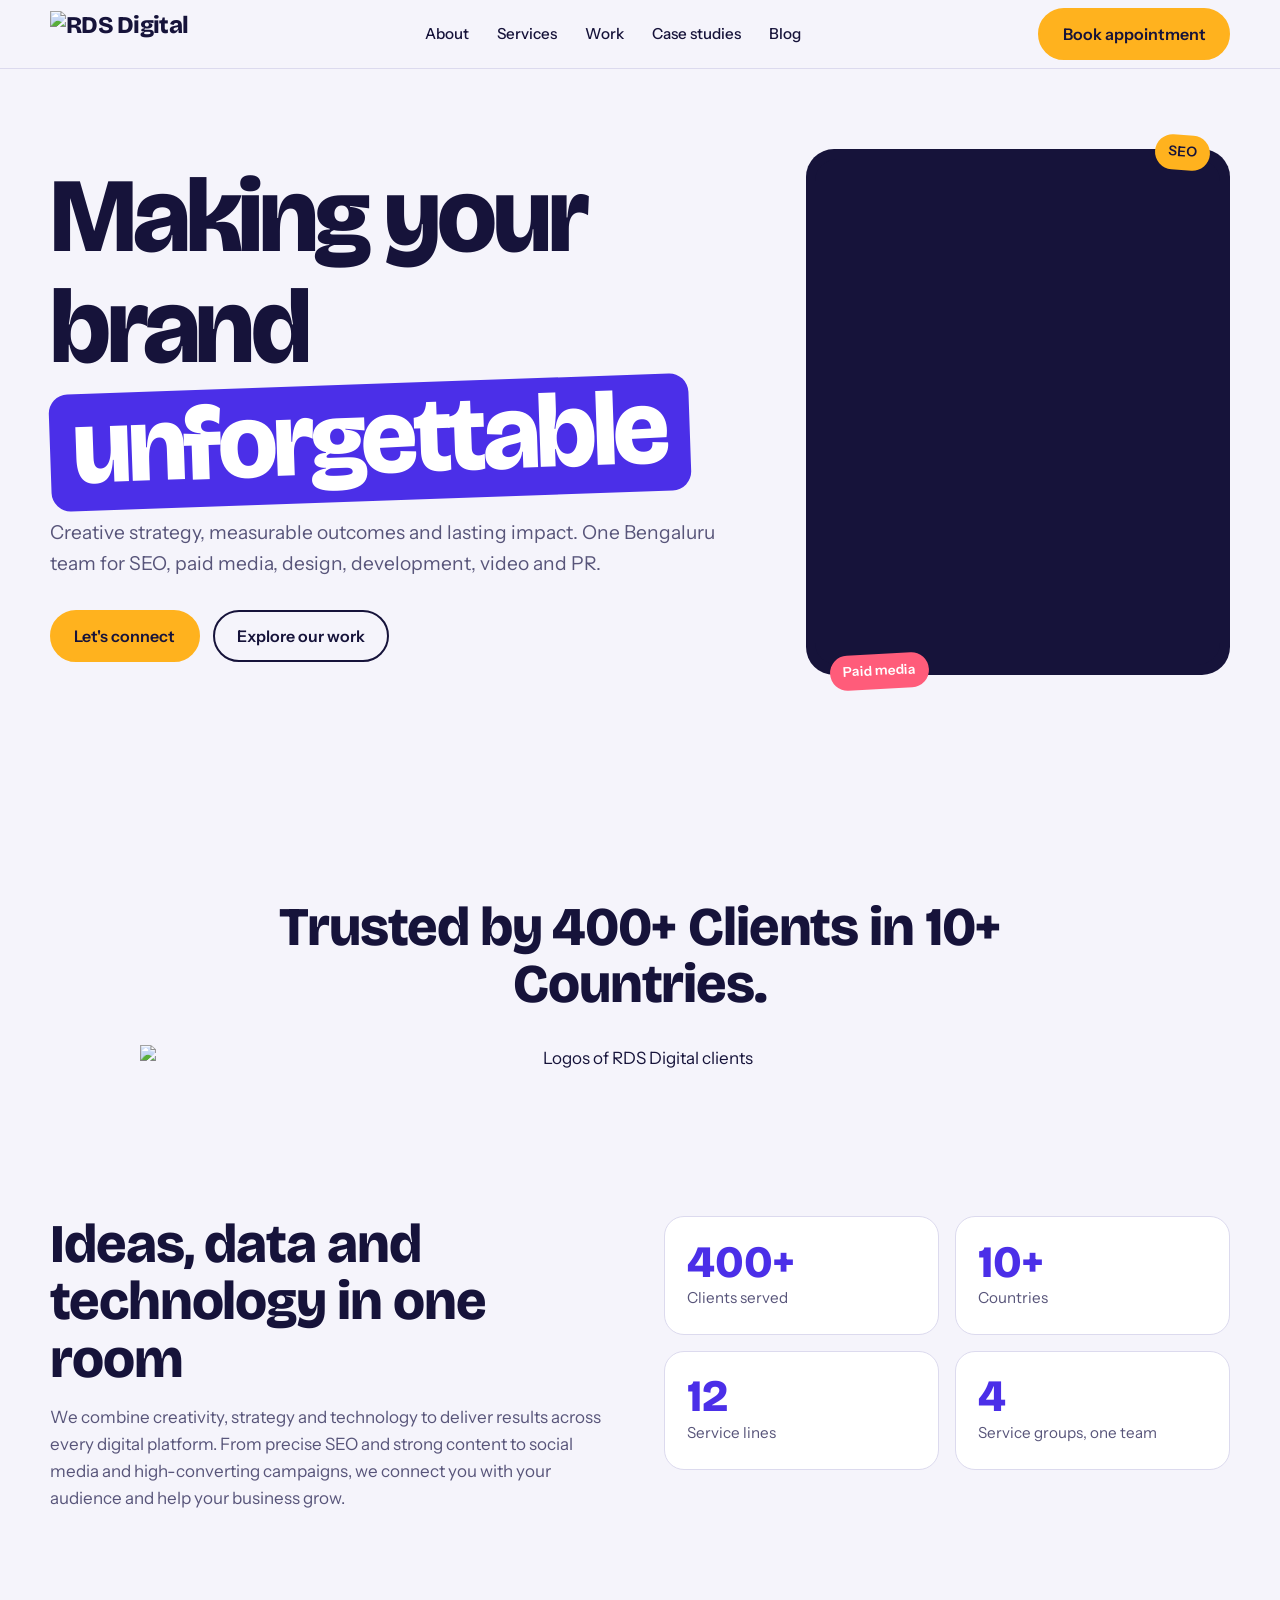
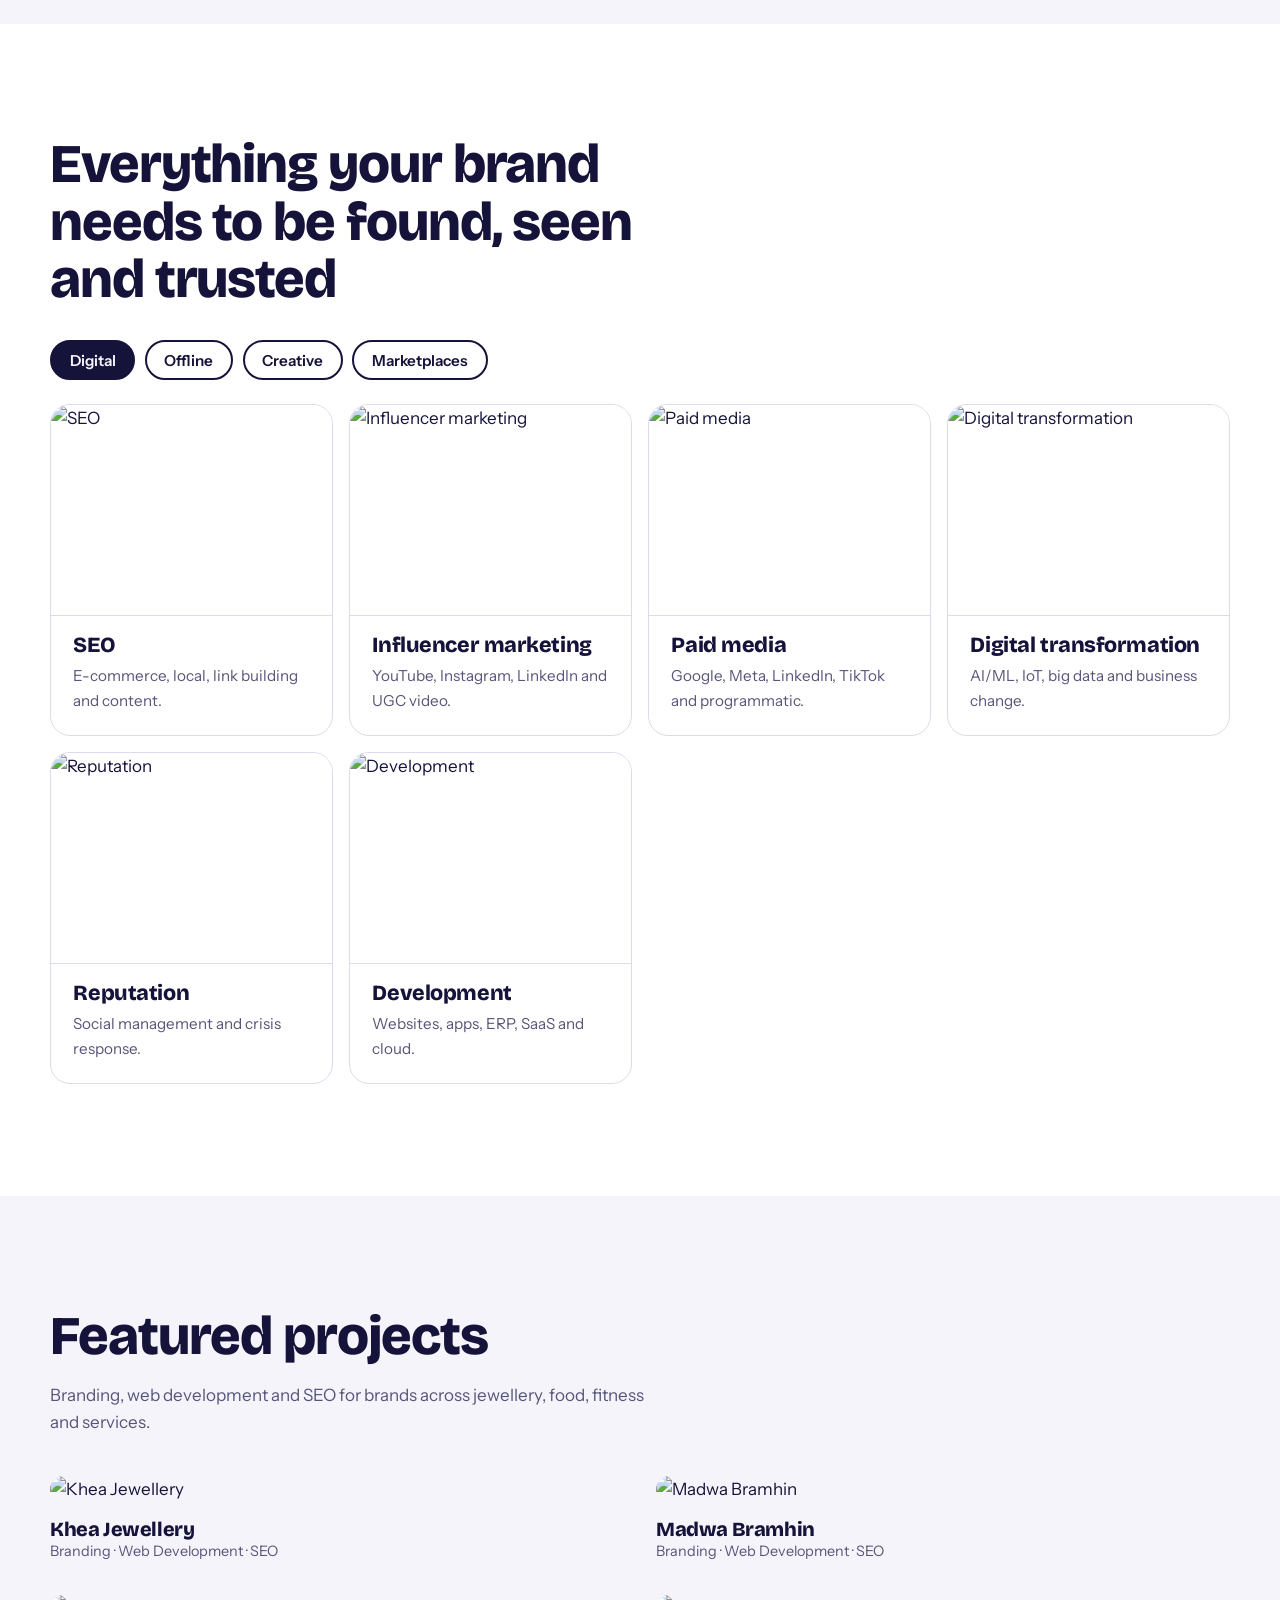
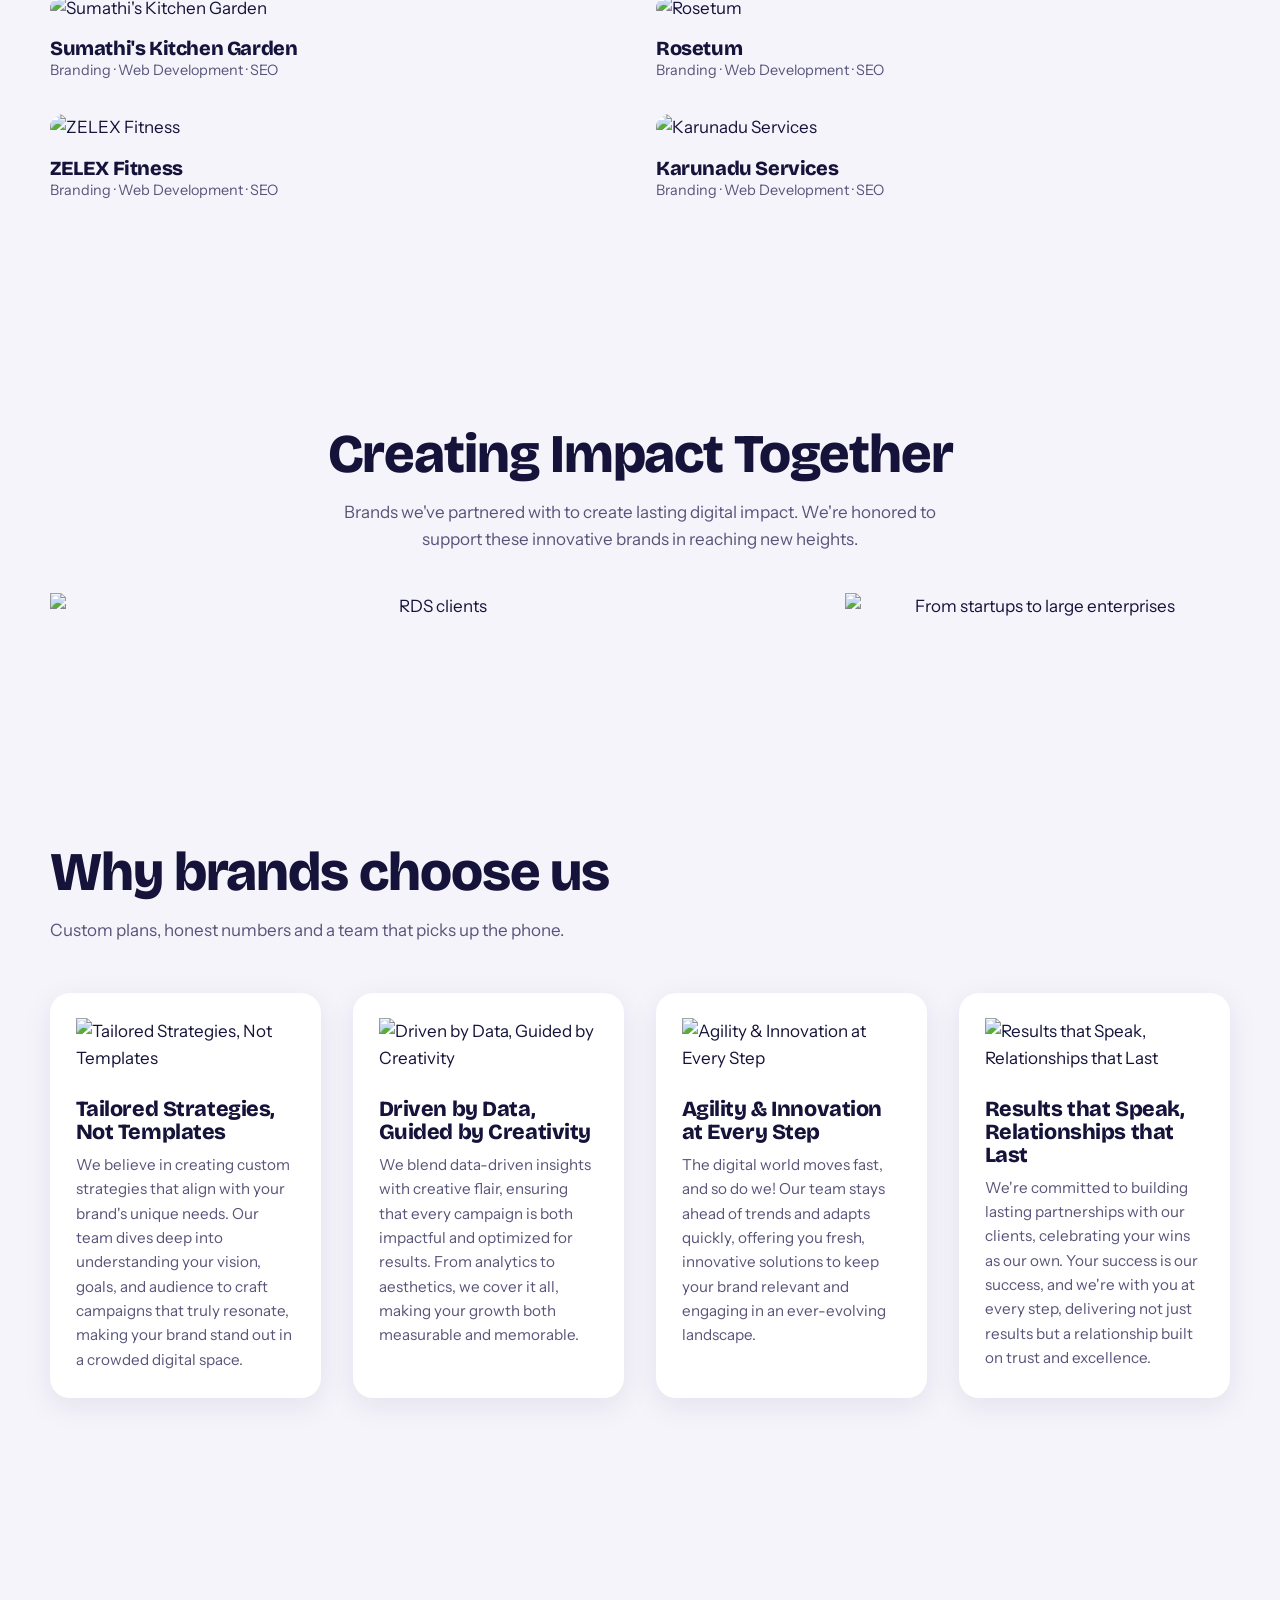
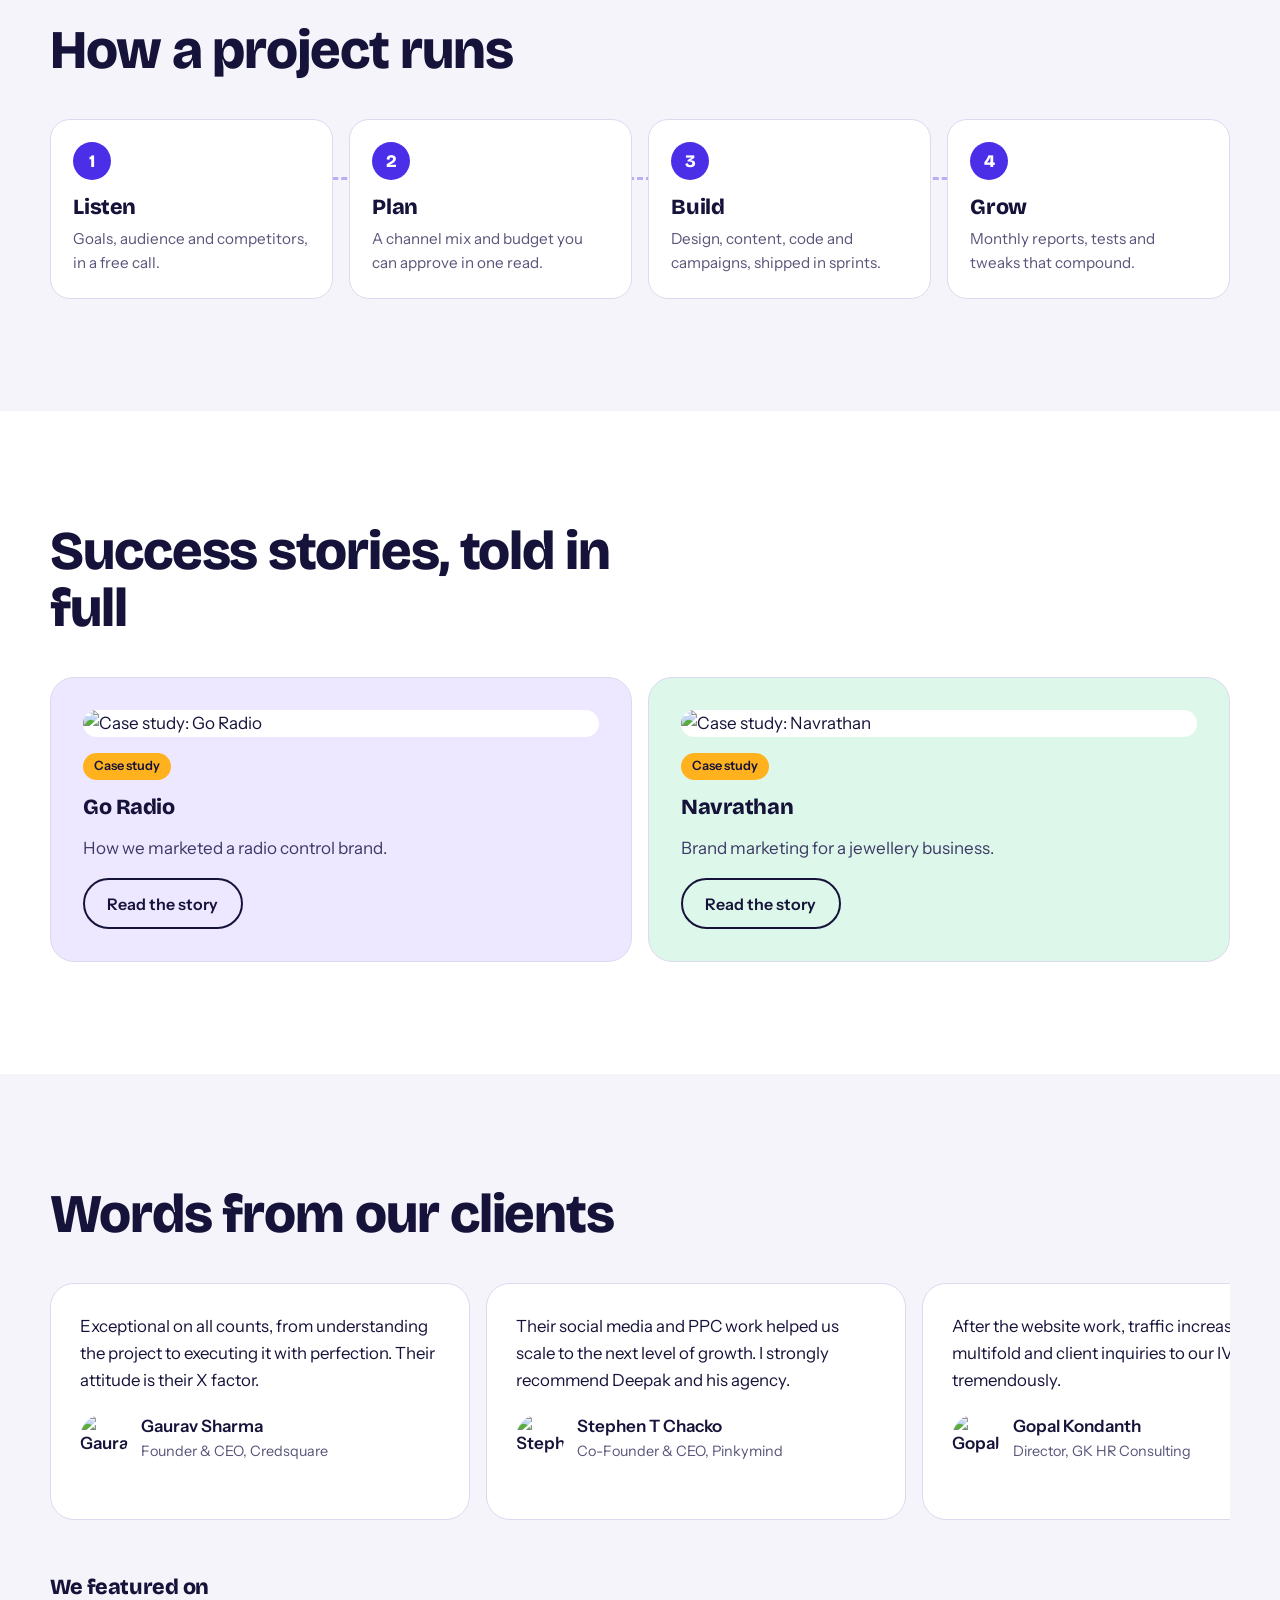
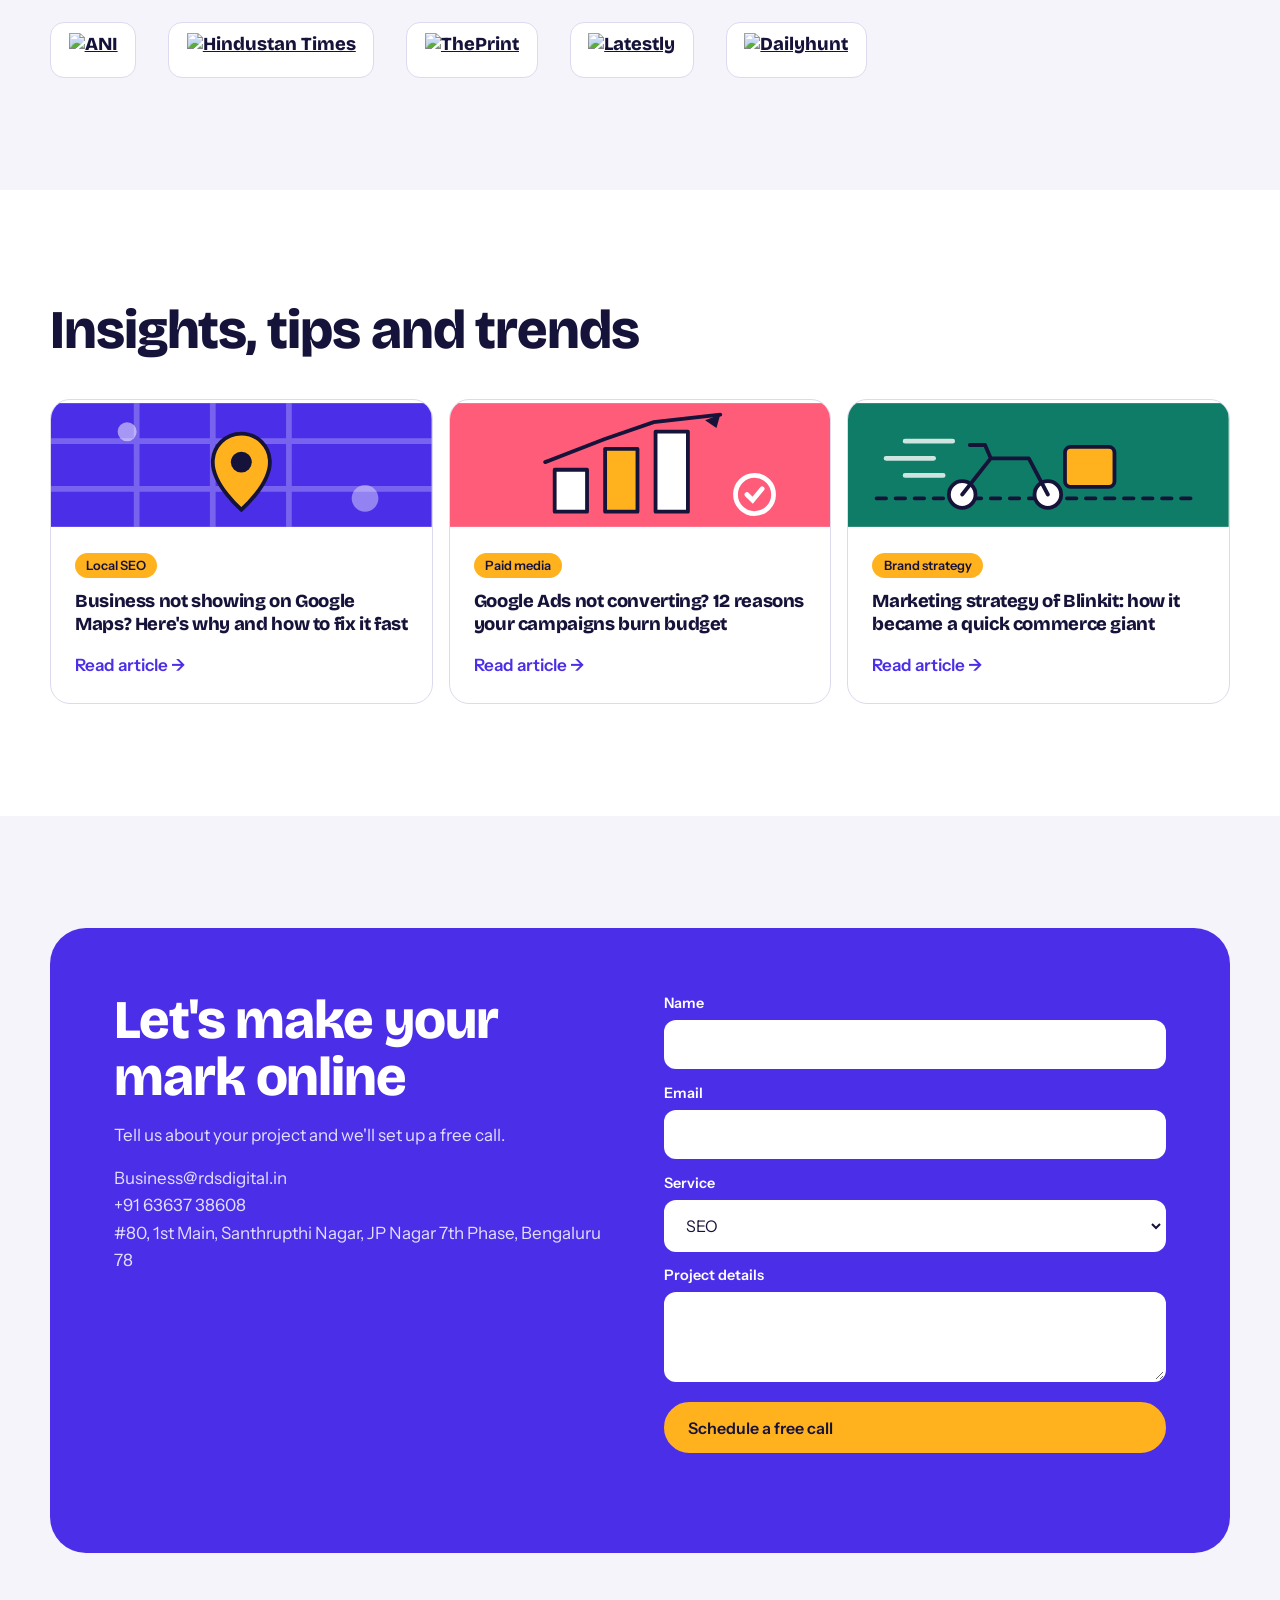
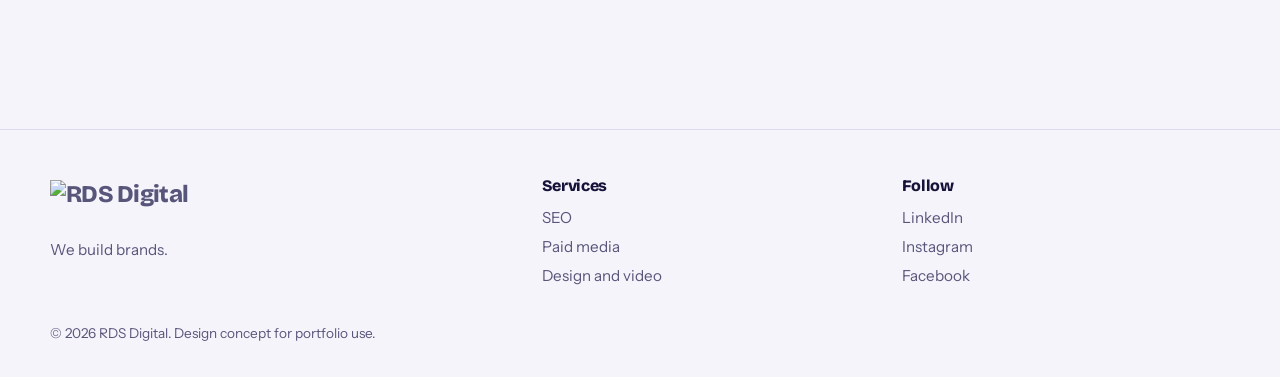
==== commit 2233f7f5: "Add files via upload" ====
--- a/index.html
+++ b/index.html
@@ -14,7 +14,7 @@
 
 <header>
   <div class="wrap nav">
-    <a class="logo" href="#top">RDS<i>.</i>Digital</a>
+    <a class="logo" href="#top" aria-label="RDS Digital home"><img class="logo-img" src="https://rdsdigital.in/wp-content/uploads/2021/07/RDS-Digital-png.webp" alt="RDS Digital" loading="lazy" decoding="async" referrerpolicy="no-referrer"></a>
     <button class="menu-btn" aria-expanded="false" aria-controls="nav">Menu</button>
     <nav id="nav" aria-label="Main">
       <ul>
@@ -44,22 +44,16 @@
         <a class="btn ghost" href="#work">Explore our work</a>
       </div>
     </div>
-    <div class="panel reveal" aria-label="Illustration of a growth chart">
+    <div class="panel reveal" aria-label="RDS Digital showreel">
       <span class="chip a">SEO</span>
-      <small>Organic traffic, illustrative</small>
-      <div class="big">Up and to the right</div>
-      <svg viewBox="0 0 320 140" role="img" aria-label="Rising line chart">
-        <path d="M0 130H320M0 90H320M0 50H320" stroke="#ffffff22"/>
-        <path class="draw" d="M5 125 C50 120 70 100 110 95 S170 70 200 55 S270 25 315 10" fill="none" stroke="#FFB21E" stroke-width="5" stroke-linecap="round"/>
-        <circle cx="315" cy="10" r="7" fill="#FF5C7A"/>
-      </svg>
+      <video autoplay muted loop playsinline preload="metadata" aria-label="RDS Digital showreel"><source src="https://rdsdigital.in/wp-content/uploads/2025/12/Home-Banner-new-2.mp4" type="video/mp4"></video>
       <span class="chip b">Paid media</span>
     </div>
   </div>
 </section>
 
 <!-- 2. Ticker -->
-<div class="ticker" aria-hidden="true"><div class="track" id="track"></div></div>
+<section class="trusted"><div class="wrap center"><h2>Trusted by 400+ Clients in 10+ Countries.</h2><img class="wide" src="https://rdsdigital.in/wp-content/uploads/2025/12/RDSClientList.webp" alt="Logos of RDS Digital clients" loading="lazy" decoding="async" referrerpolicy="no-referrer"></div></section>
 
 <!-- 3. About + stats -->
 <section id="about">
@@ -92,27 +86,23 @@
     <h2>Featured projects</h2>
     <p class="lead">Branding, web development and SEO for brands across jewellery, food, fitness and services.</p>
     <div class="work-grid">
-      <article class="tile t1"><svg viewBox="0 0 200 120" aria-hidden="true" fill="none" stroke="#fff" stroke-width="3" stroke-linecap="round" stroke-linejoin="round"><path d="M100 30l22 14-22 50-22-50z" fill="#ffffff33"/><path d="M78 44h44M88 30l-10 14 22 50M112 30l10 14-22 50"/><circle cx="150" cy="30" r="3" fill="#fff"/><circle cx="48" cy="52" r="2" fill="#fff"/></svg><h3>Khea Jewellery</h3><p>Branding, web, SEO</p></article>
-      <article class="tile t2"><svg viewBox="0 0 200 120" aria-hidden="true" fill="none" stroke="#fff" stroke-width="3" stroke-linecap="round" stroke-linejoin="round"><path d="M50 100V60a50 50 0 0 1 100 0v40z" fill="#ffffff22"/><path d="M75 100V65a25 25 0 0 1 50 0v35M100 14v10M30 100h140"/><circle cx="100" cy="14" r="4" fill="#fff"/></svg><h3>Madwa Bramhin</h3><p>Branding, web, SEO</p></article>
-      <article class="tile t3"><svg viewBox="0 0 200 120" aria-hidden="true" fill="none" stroke="#fff" stroke-width="3" stroke-linecap="round" stroke-linejoin="round"><path d="M100 100V50M100 70c-30 0-40-20-40-35 30 0 40 15 40 35zM100 60c25 0 35-15 35-30-25 0-35 12-35 30z" fill="#ffffff33"/><path d="M60 100h80"/></svg><h3>Sumathi's Kitchen Garden</h3><p>Branding, web, SEO</p></article>
-      <article class="tile t4"><svg viewBox="0 0 200 120" aria-hidden="true" fill="none" stroke="#fff" stroke-width="3" stroke-linecap="round" stroke-linejoin="round"><circle cx="100" cy="48" r="18" fill="#ffffff22"/><path d="M100 30c-8 6-8 14 0 20 8-6 8-14 0-20zM82 48c6-8 14-8 20 0-6 8-14 8-20 0zM100 66c-8-6-8-14 0-20M100 66v38M100 90c-14 0-22-8-22-16 14 0 22 6 22 16z"/></svg><h3>Rosetum</h3><p>Branding, web, SEO</p></article>
-      <article class="tile t5"><svg viewBox="0 0 200 120" aria-hidden="true" fill="none" stroke="#fff" stroke-width="3" stroke-linecap="round" stroke-linejoin="round"><path d="M40 60h20M140 60h20M60 42v36M140 42v36M60 60h80" stroke-width="6"/><path d="M48 50v20M152 50v20" stroke-width="6"/><path d="M30 100l30-10 20 6 20-14 20 8 30-12" stroke-width="2" opacity=".7"/></svg><h3>ZELEX Fitness</h3><p>Branding, web, SEO</p></article>
-      <article class="tile t6"><svg viewBox="0 0 200 120" aria-hidden="true" fill="none" stroke="#fff" stroke-width="3" stroke-linecap="round" stroke-linejoin="round"><path d="M100 20c-22 0-36 16-36 34 0 24 36 54 36 54s36-30 36-54c0-18-14-34-36-34z" fill="#ffffff22"/><circle cx="100" cy="54" r="12"/><path d="M40 108h120" opacity=".6"/></svg><h3>Karunadu Services</h3><p>Branding, web, SEO</p></article>
+      <article class="tile t1"><img src="https://rdsdigital.in/wp-content/uploads/2025/12/Khea-Jewellery-and-RDS-Digital.webp" alt="Khea Jewellery" loading="lazy" decoding="async" referrerpolicy="no-referrer"><h3>Khea Jewellery</h3><p>Branding · Web Development · SEO</p></article>
+      <article class="tile t2"><img src="https://rdsdigital.in/wp-content/uploads/2025/12/Madwa-Bramhin-and-RDS-Digital.webp" alt="Madwa Bramhin" loading="lazy" decoding="async" referrerpolicy="no-referrer"><h3>Madwa Bramhin</h3><p>Branding · Web Development · SEO</p></article>
+      <article class="tile t3"><img src="https://rdsdigital.in/wp-content/uploads/2025/12/Sumathis-Kitchen-Garden-and-RDS-Digital.webp" alt="Sumathi's Kitchen Garden" loading="lazy" decoding="async" referrerpolicy="no-referrer"><h3>Sumathi's Kitchen Garden</h3><p>Branding · Web Development · SEO</p></article>
+      <article class="tile t4"><img src="https://rdsdigital.in/wp-content/uploads/2025/12/Rosetum-and-RDS-Digital-2.webp" alt="Rosetum" loading="lazy" decoding="async" referrerpolicy="no-referrer"><h3>Rosetum</h3><p>Branding · Web Development · SEO</p></article>
+      <article class="tile t5"><img src="https://rdsdigital.in/wp-content/uploads/2025/12/ZELEX-Fitness-and-RDS-Digital.webp" alt="ZELEX Fitness" loading="lazy" decoding="async" referrerpolicy="no-referrer"><h3>ZELEX Fitness</h3><p>Branding · Web Development · SEO</p></article>
+      <article class="tile t6"><img src="https://rdsdigital.in/wp-content/uploads/2025/12/Karunadu-Services-and-RDS-Digital.webp" alt="Karunadu Services" loading="lazy" decoding="async" referrerpolicy="no-referrer"><h3>Karunadu Services</h3><p>Branding · Web Development · SEO</p></article>
     </div>
   </div>
 </section>
 
+<section class="impact"><div class="wrap center"><h2>Creating Impact Together</h2><p class="lead">Brands we've partnered with to create lasting digital impact. We're honored to support these innovative brands in reaching new heights.</p><div class="impact-grid"><img src="https://rdsdigital.in/wp-content/uploads/2025/12/RDS-Clients.webp" alt="RDS clients" loading="lazy" decoding="async" referrerpolicy="no-referrer"><img src="https://rdsdigital.in/wp-content/uploads/2025/12/RDS-Digital-Clients.webp" alt="From startups to large enterprises" loading="lazy" decoding="async" referrerpolicy="no-referrer"></div></div></section>
 <!-- 6. Why us -->
 <section class="why">
   <div class="wrap">
     <h2>Why brands choose us</h2>
     <p class="lead">Custom plans, honest numbers and a team that picks up the phone.</p>
-    <div class="why-grid">
-      <div><h3>Strategies, not templates</h3><p>We learn your vision, goals and audience first, then build campaigns that fit.</p></div>
-      <div><h3>Data and creativity</h3><p>Every campaign is measured, so growth is both visible and memorable.</p></div>
-      <div><h3>Agile by habit</h3><p>We track trends and adapt quickly, so your brand stays relevant.</p></div>
-      <div><h3>Lasting relationships</h3><p>We celebrate your wins as our own and stay with you past launch.</p></div>
-    </div>
+    <div class="why-grid"><div><img src="https://rdsdigital.in/wp-content/uploads/2025/12/Tailored-Strategies.webp" alt="Tailored Strategies, Not Templates" loading="lazy" decoding="async" referrerpolicy="no-referrer"><h3>Tailored Strategies, Not Templates</h3><p>We believe in creating custom strategies that align with your brand's unique needs. Our team dives deep into understanding your vision, goals, and audience to craft campaigns that truly resonate, making your brand stand out in a crowded digital space.</p></div><div><img src="https://rdsdigital.in/wp-content/uploads/2025/12/Data-Driven-Creativity.webp" alt="Driven by Data, Guided by Creativity" loading="lazy" decoding="async" referrerpolicy="no-referrer"><h3>Driven by Data, Guided by Creativity</h3><p>We blend data-driven insights with creative flair, ensuring that every campaign is both impactful and optimized for results. From analytics to aesthetics, we cover it all, making your growth both measurable and memorable.</p></div><div><img src="https://rdsdigital.in/wp-content/uploads/2025/12/Agility-and-Innovation.webp" alt="Agility & Innovation at Every Step" loading="lazy" decoding="async" referrerpolicy="no-referrer"><h3>Agility & Innovation at Every Step</h3><p>The digital world moves fast, and so do we! Our team stays ahead of trends and adapts quickly, offering you fresh, innovative solutions to keep your brand relevant and engaging in an ever-evolving landscape.</p></div><div><img src="https://rdsdigital.in/wp-content/uploads/2025/12/Results-and-Relationships.webp" alt="Results that Speak, Relationships that Last" loading="lazy" decoding="async" referrerpolicy="no-referrer"><h3>Results that Speak, Relationships that Last</h3><p>We're committed to building lasting partnerships with our clients, celebrating your wins as our own. Your success is our success, and we're with you at every step, delivering not just results but a relationship built on trust and excellence.</p></div></div>
   </div>
 </section>
 
@@ -121,10 +111,10 @@
   <div class="wrap">
     <h2>How a project runs</h2>
     <div class="steps">
-      <div class="step"><svg viewBox="0 0 64 64" aria-hidden="true"><path d="M24 40c0-14 4-24 14-24s14 8 14 18c0 8-6 10-6 16a8 8 0 01-16 0"/><path d="M32 30c0-5 4-8 8-6M12 26c-2 4-2 8 0 12M6 22c-4 7-4 15 0 22"/></svg><h3>Listen</h3><p>Goals, audience and competitors, in a free call.</p></div>
-      <div class="step"><svg viewBox="0 0 64 64" aria-hidden="true"><path d="M6 16l16-6 20 8 16-6v36l-16 6-20-8-16 6z"/><path d="M22 10v36M42 18v36"/><path d="M28 28c4-6 8 2 12-4" stroke-dasharray="3 4"/></svg><h3>Plan</h3><p>A channel mix and budget you can approve in one read.</p></div>
-      <div class="step"><svg viewBox="0 0 64 64" aria-hidden="true"><path d="M14 50l20-20M30 14l10-6 12 12-6 10-6-6-12 12-8-8 10-10z"/><path d="M40 8l16 16" opacity=".5"/><circle cx="50" cy="50" r="4"/></svg><h3>Build</h3><p>Design, content, code and campaigns, shipped in sprints.</p></div>
-      <div class="step"><svg viewBox="0 0 64 64" aria-hidden="true"><path d="M32 6c10 6 14 18 10 32H22C18 24 22 12 32 6z"/><circle cx="32" cy="24" r="4"/><path d="M22 38l-8 10 10-2M42 38l8 10-10-2M28 46c0 6 2 10 4 12 2-2 4-6 4-12"/></svg><h3>Grow</h3><p>Monthly reports, tests and tweaks that compound.</p></div>
+      <div class="step"><h3>Listen</h3><p>Goals, audience and competitors, in a free call.</p></div>
+      <div class="step"><h3>Plan</h3><p>A channel mix and budget you can approve in one read.</p></div>
+      <div class="step"><h3>Build</h3><p>Design, content, code and campaigns, shipped in sprints.</p></div>
+      <div class="step"><h3>Grow</h3><p>Monthly reports, tests and tweaks that compound.</p></div>
     </div>
   </div>
 </section>
@@ -134,8 +124,8 @@
   <div class="wrap">
     <h2>Success stories, told in full</h2>
     <div class="cases">
-      <article class="case"><svg class="banner" viewBox="0 0 400 150" aria-hidden="true"><rect width="400" height="150" fill="#2D5BFF"/><circle cx="90" cy="75" r="42" fill="none" stroke="#fff" stroke-width="6"/><circle cx="90" cy="75" r="8" fill="#FFB21E"/><path d="M160 55h180M160 75h140M160 95h160" stroke="#fff" stroke-width="6" stroke-linecap="round" opacity=".8"/><path d="M90 33V12M90 12l-10 8M90 12l10 8" stroke="#fff" stroke-width="5" stroke-linecap="round"/></svg><span class="tag">Case study</span><h3>Go Radio</h3><p class="lead" style="margin:0">How we marketed a radio control brand.</p><a class="btn ghost" href="https://rdsdigital.in/case-studies/go-radio-control-marketing/">Read the story</a></article>
-      <article class="case"><svg class="banner" viewBox="0 0 400 150" aria-hidden="true"><rect width="400" height="150" fill="#C2185B"/><path d="M200 25l50 34-50 80-50-80z" fill="#ffffff2b" stroke="#fff" stroke-width="5" stroke-linejoin="round"/><path d="M150 59h100M175 25l-25 34 50 80M225 25l25 34-50 80" stroke="#fff" stroke-width="4" fill="none"/><circle cx="310" cy="40" r="5" fill="#FFB21E"/><circle cx="85" cy="100" r="4" fill="#FFB21E"/></svg><span class="tag">Case study</span><h3>Navrathan</h3><p class="lead" style="margin:0">Brand marketing for a jewellery business.</p><a class="btn ghost" href="https://rdsdigital.in/case-studies/navrathan-brand-marketing/">Read the story</a></article>
+      <article class="case"><img class="banner" src="https://rdsdigital.in/wp-content/uploads/2025/12/Case-Study-Go-Radio-Control.webp" alt="Case study: Go Radio" loading="lazy" decoding="async" referrerpolicy="no-referrer"><span class="tag">Case study</span><h3>Go Radio</h3><p class="lead" style="margin:0">How we marketed a radio control brand.</p><a class="btn ghost" href="https://rdsdigital.in/case-studies/go-radio-control-marketing/">Read the story</a></article>
+      <article class="case"><img class="banner" src="https://rdsdigital.in/wp-content/uploads/2025/12/Case-Study-Navrathan.webp" alt="Case study: Navrathan" loading="lazy" decoding="async" referrerpolicy="no-referrer"><span class="tag">Case study</span><h3>Navrathan</h3><p class="lead" style="margin:0">Brand marketing for a jewellery business.</p><a class="btn ghost" href="https://rdsdigital.in/case-studies/navrathan-brand-marketing/">Read the story</a></article>
     </div>
   </div>
 </section>
@@ -145,13 +135,13 @@
   <div class="wrap">
     <h2>Words from our clients</h2>
     <div class="quotes" tabindex="0" aria-label="Client testimonials, scroll horizontally">
-      <figure class="quote" style="margin:0"><p>Exceptional on all counts, from understanding the project to executing it with perfection. Their attitude is their X factor.</p><footer>Gaurav Sharma<span>Founder &amp; CEO, Credsquare</span></footer></figure>
-      <figure class="quote" style="margin:0"><p>Their social media and PPC work helped us scale to the next level of growth. I strongly recommend Deepak and his agency.</p><footer>Stephen T Chacko<span>Co-Founder &amp; CEO, Pinkymind</span></footer></figure>
-      <figure class="quote" style="margin:0"><p>After the website work, traffic increased multifold and client inquiries to our IVR rose tremendously.</p><footer>Gopal Kondanth<span>Director, GK HR Consulting</span></footer></figure>
-      <figure class="quote" style="margin:0"><p>Their SEO and SEM team exceeded our expectations and played a pivotal role in our digital marketing success.</p><footer>Rekha Mallan<span>VP Growth &amp; Strategy, Aris Unitern</span></footer></figure>
+      <figure class="quote" style="margin:0"><p>Exceptional on all counts, from understanding the project to executing it with perfection. Their attitude is their X factor.</p><footer><img src="https://rdsdigital.in/wp-content/uploads/2025/01/Gaurav-Sharma.webp" alt="Gaurav Sharma" loading="lazy" decoding="async" referrerpolicy="no-referrer">Gaurav Sharma<span>Founder &amp; CEO, Credsquare</span></footer></figure>
+      <figure class="quote" style="margin:0"><p>Their social media and PPC work helped us scale to the next level of growth. I strongly recommend Deepak and his agency.</p><footer><img src="https://rdsdigital.in/wp-content/uploads/2025/01/Stephen-T-chacko.webp" alt="Stephen T Chacko" loading="lazy" decoding="async" referrerpolicy="no-referrer">Stephen T Chacko<span>Co-Founder &amp; CEO, Pinkymind</span></footer></figure>
+      <figure class="quote" style="margin:0"><p>After the website work, traffic increased multifold and client inquiries to our IVR rose tremendously.</p><footer><img src="https://rdsdigital.in/wp-content/uploads/2025/01/Gopal-Kondath-Director-GKHR-Consulting.webp" alt="Gopal Kondanth" loading="lazy" decoding="async" referrerpolicy="no-referrer">Gopal Kondanth<span>Director, GK HR Consulting</span></footer></figure>
+      <figure class="quote" style="margin:0"><p>We have partnered with RDS Digital for over a year on website maintenance and LinkedIn sponsored ads. The service is very good and consistently delivers positive results.</p><footer><img src="https://rdsdigital.in/wp-content/uploads/2026/01/Rekha-Mallan-Au.webp" alt="Rekha Mallan" loading="lazy" decoding="async" referrerpolicy="no-referrer">Rekha Mallan<span>VP Growth &amp; Strategy, Aris Unitern</span></footer></figure>
     </div>
-    <h3 style="margin-top:2.5rem">As featured on</h3>
-    <div class="press"><svg viewBox="0 0 54 54" aria-hidden="true"><rect x="8" y="10" width="38" height="34" rx="4"/><path d="M14 18h14v10H14zM33 18h7M33 24h7M14 34h26M14 39h18"/></svg><span>ANI</span><span>Hindustan Times</span><span>ThePrint</span><span>Latestly</span><span>Dailyhunt</span></div>
+    <h3 style="margin-top:2.5rem">We featured on</h3>
+    <div class="press"><span><a href="https://www.aninews.in/news/business/business/rds-digital-making-business-and-tech-growth-simple20231129171117/" target="_blank" rel="noopener"><img src="https://rdsdigital.in/wp-content/uploads/2025/12/ANI.webp" alt="ANI" loading="lazy" decoding="async" referrerpolicy="no-referrer"></a></span><span><a href="https://www.hindustantimes.com/business/rds-digital-making-business-and-tech-growth-simple-101701258522416-amp.html" target="_blank" rel="noopener"><img src="https://rdsdigital.in/wp-content/uploads/2025/12/Hindustan-Times.jpg" alt="Hindustan Times" loading="lazy" decoding="async" referrerpolicy="no-referrer"></a></span><span><a href="https://theprint.in/ani-press-releases/rds-digital-making-business-and-tech-growth-simple/1864054/" target="_blank" rel="noopener"><img src="https://rdsdigital.in/wp-content/uploads/2025/12/Theprint.webp" alt="ThePrint" loading="lazy" decoding="async" referrerpolicy="no-referrer"></a></span><span><a href="https://www.latestly.com/agency-news/business-news-rds-digital-making-business-and-tech-growth-simple-5594582.html" target="_blank" rel="noopener"><img src="https://rdsdigital.in/wp-content/uploads/2025/12/Latestly.webp" alt="Latestly" loading="lazy" decoding="async" referrerpolicy="no-referrer"></a></span><span><a href="https://m.dailyhunt.in/news/india/english/ani%2Benglish-epaper-anieng/rds%2Bdigital%2Bmaking%2Bbusiness%2Band%2Btech%2Bgrowth%2Bsimple-newsid-n560818700?sm=Y" target="_blank" rel="noopener"><img src="https://rdsdigital.in/wp-content/uploads/2025/12/Dailyhunt.webp" alt="Dailyhunt" loading="lazy" decoding="async" referrerpolicy="no-referrer"></a></span></div>
   </div>
 </section>
 
@@ -191,7 +181,7 @@
 
 <footer class="site">
   <div class="wrap f-grid">
-    <div><a class="logo" href="#top" style="color:var(--ink)">RDS<i>.</i>Digital</a><p style="margin-top:.6rem">We build brands.</p></div>
+    <div><a class="logo" href="#top" aria-label="RDS Digital home"><img class="logo-img" src="https://rdsdigital.in/wp-content/uploads/2021/07/RDS-Digital-png.webp" alt="RDS Digital" loading="lazy" decoding="async" referrerpolicy="no-referrer"></a><p style="margin-top:.6rem">We build brands.</p></div>
     <div><h3>Services</h3><a href="#services">SEO</a><a href="#services">Paid media</a><a href="#services">Design and video</a></div>
     <div><h3>Follow</h3><a href="https://www.linkedin.com/company/rdsdigital/">LinkedIn</a><a href="https://www.instagram.com/rds.digital/">Instagram</a><a href="https://www.facebook.com/rdsdigitalofficial/">Facebook</a></div>
   </div>
--- a/styles.css
+++ b/styles.css
@@ -185,3 +185,54 @@
 .blog .go{display:inline-block;margin-top:1rem;font-weight:600;color:var(--violet);transition:transform .2s}
 .blog:hover .go{transform:translateX(6px)}
 @media(prefers-reduced-motion:reduce){*{animation:none!important;transition:none!important}.reveal{opacity:1;transform:none}.draw{stroke-dashoffset:0}html{scroll-behavior:auto}}
+
+/* real images */
+.panel{padding:.6rem}
+.panel video{width:100%;aspect-ratio:4/5;object-fit:cover;border-radius:22px;display:block;background:#16133A}
+.tile img{position:absolute;inset:0;width:100%;height:100%;object-fit:cover}
+.tile::before{display:none}
+.tile::after{content:"";position:absolute;inset:0;background:linear-gradient(to top,rgba(10,8,30,.85),rgba(10,8,30,0) 55%)}
+.tile h3,.tile p{position:relative;z-index:1}
+.case .banner{object-fit:cover;height:180px}
+.why-grid img{width:100%;height:150px;object-fit:cover;border-radius:16px;margin-bottom:1rem;display:block}
+.press span{background:#fff!important;transform:none!important;padding:.6rem 1.1rem}
+.press img{height:34px;width:auto;display:block}
+.quote footer{display:grid;grid-template-columns:48px 1fr;gap:0 .8rem;align-items:center}
+.quote footer img{grid-row:1/3;width:48px;height:48px;border-radius:50%;object-fit:cover}
+.track{align-items:center;gap:2rem}
+.track img{height:60px;width:60px;object-fit:contain;border-radius:12px;background:#fff;padding:6px;border:1px solid var(--line)}
+
+/* service images */
+.svc::after{display:none}
+.svc{padding:0}
+.svc img{width:100%;aspect-ratio:4/3;object-fit:contain;display:block;background:#fff;border-bottom:1px solid var(--line)}
+.svc h3,.svc p{padding-inline:1.4rem}
+.svc h3{margin-top:1.1rem}
+.svc p{margin-bottom:1.4rem}
+
+/* match rdsdigital.in layout */
+.logo-img{height:46px;width:auto;display:block}
+.center{text-align:center}
+.center h2{margin-inline:auto;max-width:24ch}
+.center .lead{margin-inline:auto}
+.trusted{padding-bottom:2rem}
+.wide{width:100%;max-width:1000px;height:auto;margin:2rem auto 0;display:block}
+.impact-grid{display:grid;grid-template-columns:2fr 1fr;gap:1.5rem;align-items:center;margin-top:2.5rem}
+.impact-grid img{width:100%;height:auto;display:block}
+@media(max-width:760px){.impact-grid{grid-template-columns:1fr}}
+.work-grid{grid-template-columns:repeat(2,1fr);gap:2rem}
+@media(max-width:700px){.work-grid{grid-template-columns:1fr}}
+.tile{background:none!important;border:0;min-height:0;padding:0;color:var(--ink);overflow:visible}
+.tile img{position:static;width:100%;height:auto;border-radius:28px;display:block;margin-bottom:1rem}
+.tile::after{display:none}
+.tile h3{font-size:1.25rem}.tile p{color:var(--muted);opacity:1}
+.why{background:transparent;color:var(--ink)}
+.why .lead{color:var(--muted)}
+.why-grid div{background:var(--surface);border:0;border-radius:20px;padding:1.6rem;box-shadow:0 8px 30px rgba(22,19,58,.08)}
+.why-grid img{width:auto;height:64px;object-fit:contain;border-radius:0;margin-bottom:1rem}
+.why-grid p{color:var(--muted)}
+.press span{box-shadow:none!important;border:1px solid var(--line)}
+.case{color:#16133A}
+.case:nth-child(1){background:#EDE7FF}.case:nth-child(2){background:#DDF8EA}
+.case .banner{height:auto;object-fit:contain;border-radius:14px;background:#fff}
+.case .lead{color:#3d3a66}
